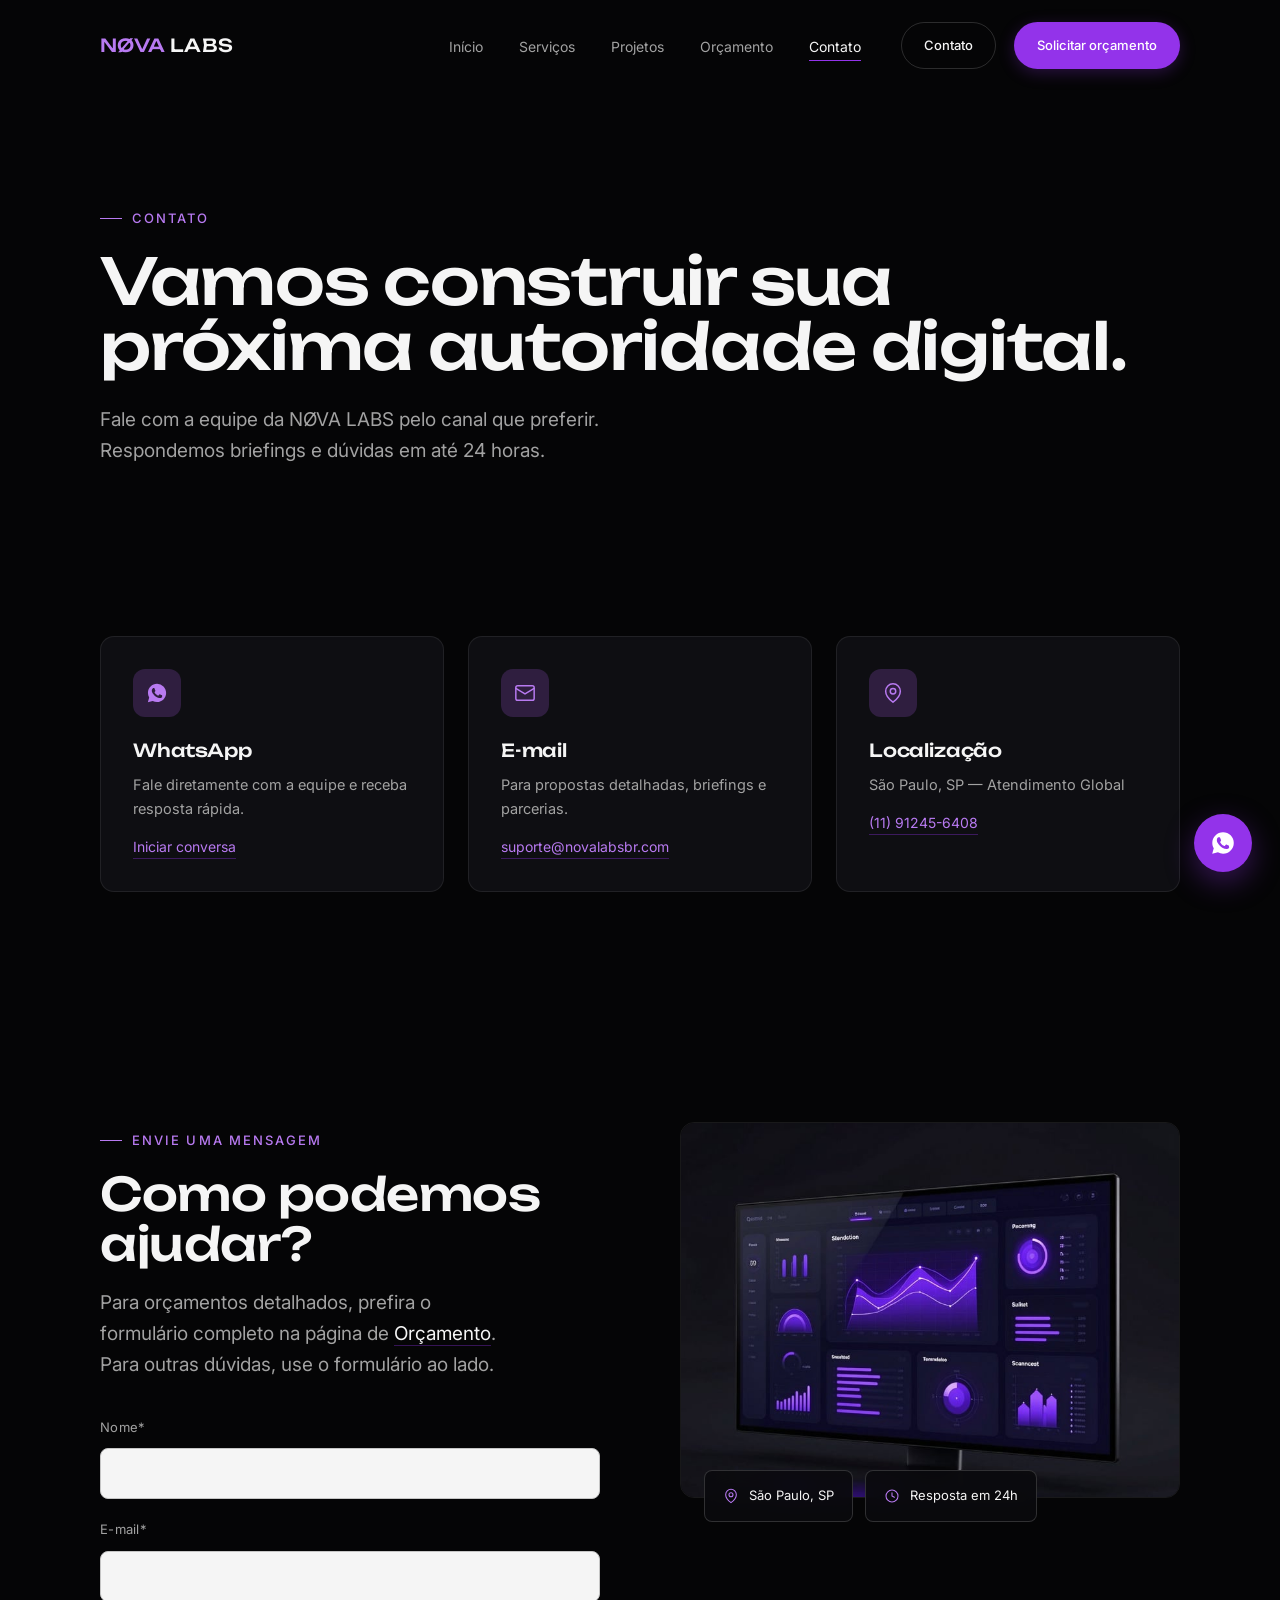
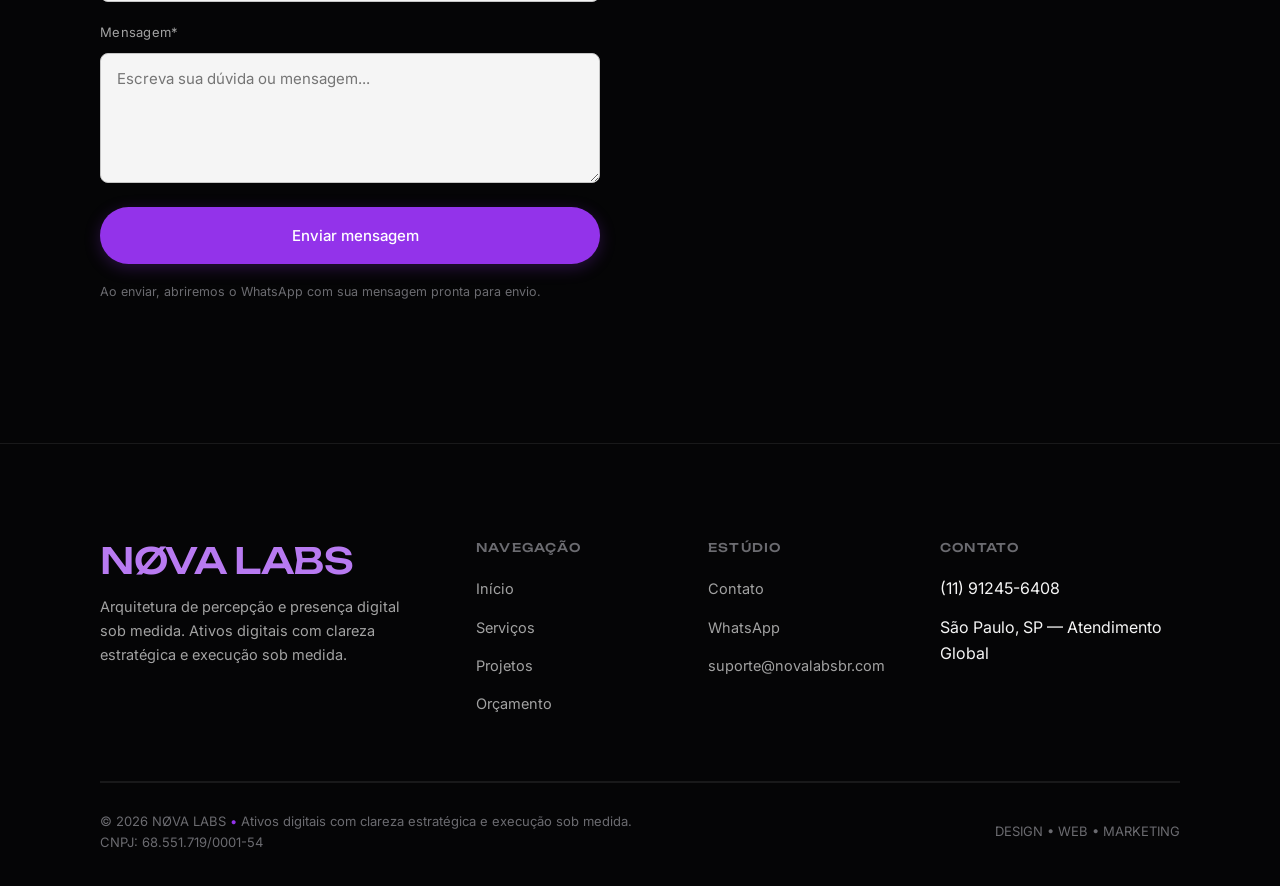
==== contato.html @ 479ea151 "Initial commit" ====
<!DOCTYPE html>
<html lang="pt-BR">
<head>
<meta charset="UTF-8">
<meta name="viewport" content="width=device-width, initial-scale=1.0">
<script>document.documentElement.classList.add('js');</script>
<link rel="preconnect" href="https://fonts.googleapis.com">
<link rel="preconnect" href="https://fonts.gstatic.com" crossorigin>
<link href="https://fonts.googleapis.com/css2?family=Unbounded:wght@400;500;600;700&family=Inter:wght@400;500;600&display=swap" rel="stylesheet">
<link rel="icon" type="image/svg+xml" href="assets/icons/favicon.svg">
<link rel="stylesheet" href="css/style.css">
<link rel="stylesheet" href="css/animations.css">
<link rel="stylesheet" href="css/responsive.css">
<title>Contato | NOVA LABS</title>
<meta name="description" content="Fale com a NØVA LABS pelo WhatsApp, e-mail ou formulário. Estúdio digital em São Paulo com atendimento global.">
<meta property="og:type" content="website">
<meta property="og:site_name" content="NØVA LABS">
<meta property="og:title" content="Contato | NOVA LABS">
<meta property="og:description" content="Fale com a NØVA LABS pelo WhatsApp, e-mail ou formulário. Estúdio digital em São Paulo com atendimento global.">
<meta property="og:url" content="https://www.novalabsbr.com/contato">
<meta property="og:image" content="assets/images/projects/isometric-system.png">
<meta name="twitter:card" content="summary_large_image">
<meta name="twitter:title" content="Contato | NOVA LABS">
<meta name="twitter:description" content="Fale com a NØVA LABS pelo WhatsApp, e-mail ou formulário. Estúdio digital em São Paulo com atendimento global.">
<link rel="canonical" href="https://www.novalabsbr.com/contato">
</head>
<body>
  <a href="#main" class="skip-link">Pular para o conteúdo</a>
  <header class="site-header" data-header>
    <div class="container">
      <a href="index.html" class="logo">NØVA<span>&nbsp;LABS</span></a>
      <nav class="nav">
        <ul class="nav-links">
          <li><a href="index.html" data-nav-link>Início</a></li>
          <li><a href="servicos.html" data-nav-link>Serviços</a></li>
          <li><a href="projetos.html" data-nav-link>Projetos</a></li>
          <li><a href="orcamento.html" data-nav-link>Orçamento</a></li>
          <li><a href="contato.html" data-nav-link class="is-active">Contato</a></li>
        </ul>
        <div class="nav-cta">
          <a href="contato.html" class="btn btn--secondary btn--sm">Contato</a>
          <a href="orcamento.html" class="btn btn--primary btn--sm">Solicitar orçamento</a>
        </div>
        <button class="menu-toggle" data-menu-toggle aria-label="Abrir menu" aria-expanded="false" aria-controls="mobile-nav">
          <svg viewBox="0 0 24 24" fill="none" stroke="currentColor" stroke-width="1.8" stroke-linecap="round"><line x1="3" y1="7" x2="21" y2="7"/><line x1="3" y1="12" x2="21" y2="12"/><line x1="3" y1="17" x2="21" y2="17"/></svg>
        </button>
      </nav>
    </div>
  </header>

  <div class="mobile-nav" id="mobile-nav" data-mobile-nav>
    <div class="mobile-nav-top">
      <a href="index.html" class="logo">NØVA<span>&nbsp;LABS</span></a>
      <button class="menu-toggle" data-menu-close aria-label="Fechar menu">
        <svg viewBox="0 0 24 24" fill="none" stroke="currentColor" stroke-width="1.8" stroke-linecap="round"><line x1="5" y1="5" x2="19" y2="19"/><line x1="19" y1="5" x2="5" y2="19"/></svg>
      </button>
    </div>
    <div class="mobile-nav-links">
      <a href="index.html" data-nav-link>Início</a>
      <a href="servicos.html" data-nav-link>Serviços</a>
      <a href="projetos.html" data-nav-link>Projetos</a>
      <a href="orcamento.html" data-nav-link>Orçamento</a>
      <a href="contato.html" data-nav-link class="is-active">Contato</a>
    </div>
    <div class="mobile-nav-foot">
      <a href="orcamento.html" class="btn btn--primary">Solicitar orçamento</a>
      <a href="#" data-wa class="btn btn--secondary">Falar no WhatsApp</a>
    </div>
  </div>

  <main id="main">

  <section class="page-hero page-hero--compact">
    <div class="container">
      <span class="eyebrow">Contato</span>
      <h1 style="margin-top:20px; font-size:64px;">Vamos construir sua<br>próxima autoridade digital.</h1>
      <p class="body-lg" style="max-width:560px; margin-top:24px;">Fale com a equipe da NØVA LABS pelo canal que preferir. Respondemos briefings e dúvidas em até 24 horas.</p>
    </div>
  </section>

  <!-- INFO CARDS -->
  <section class="section--tight">
    <div class="container">
      <div class="info-grid">
        <div class="info-card">
          <div class="spec-icon"><svg viewBox="0 0 24 24" fill="currentColor"><path d="M12.04 2C6.58 2 2.13 6.45 2.13 11.91c0 1.75.46 3.45 1.33 4.95L2.05 22l5.25-1.38a9.9 9.9 0 0 0 4.74 1.21h.01c5.46 0 9.9-4.45 9.9-9.9 0-2.65-1.03-5.14-2.9-7.01A9.86 9.86 0 0 0 12.04 2Zm5.8 14.1c-.24.68-1.4 1.32-1.93 1.4-.5.08-1.13.11-1.82-.12-.42-.13-.96-.31-1.65-.6-2.9-1.25-4.79-4.17-4.94-4.36-.14-.2-1.18-1.57-1.18-3 0-1.42.75-2.12 1.02-2.41.26-.29.57-.36.76-.36.19 0 .38 0 .55.01.18.01.41-.07.64.49.24.58.81 2 .88 2.14.07.15.12.32.02.51-.09.2-.14.32-.28.49-.14.17-.29.37-.42.5-.14.14-.28.29-.12.57.16.28.72 1.19 1.55 1.93 1.06.95 1.96 1.24 2.24 1.38.28.14.44.12.6-.07.16-.19.68-.79.87-1.06.18-.27.36-.22.6-.13.25.09 1.56.74 1.83.87.27.13.45.2.51.31.07.12.07.66-.17 1.33Z"/></svg></div>
          <h5>WhatsApp</h5>
          <p>Fale diretamente com a equipe e receba resposta rápida.</p>
          <a href="#" class="info-link" data-wa>Iniciar conversa <line x1="5" y1="12" x2="19" y2="12"/><polyline points="12 5 19 12 12 19"/></svg></a>
        </div>
        <div class="info-card">
          <div class="spec-icon"><svg viewBox="0 0 24 24" fill="none" stroke="currentColor" stroke-width="1.6" stroke-linecap="round" stroke-linejoin="round"><rect x="2" y="4" width="20" height="16" rx="2"/><path d="m2 7 10 6 10-6"/></svg></div>
          <h5>E-mail</h5>
          <p>Para propostas detalhadas, briefings e parcerias.</p>
          <a href="mailto:suporte@novalabsbr.com" class="info-link" data-email>suporte@novalabsbr.com</a>
        </div>
        <div class="info-card">
          <div class="spec-icon"><svg viewBox="0 0 24 24" fill="none" stroke="currentColor" stroke-width="1.6" stroke-linecap="round" stroke-linejoin="round"><path d="M20 10c0 6-8 12-8 12s-8-6-8-12a8 8 0 0 1 16 0Z"/><circle cx="12" cy="10" r="3"/></svg></div>
          <h5>Localização</h5>
          <p data-location>São Paulo, SP — Atendimento Global</p>
          <a href="#" class="info-link" data-phone>(11) 91245-6408</a>
        </div>
      </div>
    </div>
  </section>

  <!-- FORM + MAP -->
  <section class="section">
    <div class="container">
      <div class="split" style="align-items:flex-start;">
        <div data-reveal>
          <span class="eyebrow">Envie uma mensagem</span>
          <h2 style="margin-top:18px;">Como podemos ajudar?</h2>
          <p class="body-lg" style="margin-top:18px; max-width:420px;">Para orçamentos detalhados, prefira o formulário completo na página de <a href="orcamento.html" class="btn--ghost" style="display:inline;">Orçamento</a>. Para outras dúvidas, use o formulário ao lado.</p>

          <form data-form="contact" novalidate style="margin-top:36px;">
            <div class="form-grid">
              <div class="form-field full">
                <label for="c-name">Nome*</label>
                <input type="text" id="c-name" name="name" required autocomplete="name">
              </div>
              <div class="form-field full">
                <label for="c-email">E-mail*</label>
                <input type="email" id="c-email" name="email" required autocomplete="email">
              </div>
              <div class="form-field full">
                <label for="c-message">Mensagem*</label>
                <textarea id="c-message" name="message" required placeholder="Escreva sua dúvida ou mensagem..."></textarea>
              </div>
            </div>
            <button type="submit" class="btn btn--primary btn--block" style="margin-top:24px;">
              <span class="spinner"></span>
              Enviar mensagem
            </button>
            <p class="form-note">Ao enviar, abriremos o WhatsApp com sua mensagem pronta para envio.</p>
            <div class="form-status" data-form-status role="status" aria-live="polite"></div>
          </form>
        </div>

        <div class="split-media" data-reveal data-reveal-delay="2">
          <img src="assets/images/projects/dashboard-analytics.png" alt="Painel de dados com gráficos em roxo representando o estúdio NØVA LABS" loading="lazy">
          <div class="split-tags">
            <span class="split-tag"><svg viewBox="0 0 24 24" fill="none" stroke="currentColor" stroke-width="1.6" stroke-linecap="round" stroke-linejoin="round"><path d="M20 10c0 6-8 12-8 12s-8-6-8-12a8 8 0 0 1 16 0Z"/><circle cx="12" cy="10" r="3"/></svg> São Paulo, SP</span>
            <span class="split-tag"><svg viewBox="0 0 24 24" fill="none" stroke="currentColor" stroke-width="1.6" stroke-linecap="round" stroke-linejoin="round"><circle cx="12" cy="12" r="9"/><polyline points="12 7 12 12 15.5 14"/></svg> Resposta em 24h</span>
          </div>
        </div>
      </div>
    </div>
  </section>

  </main>
  <footer class="site-footer">
    <div class="container">
      <div class="footer-top">
        <div class="footer-brand">
          <h3>NØVA LABS</h3>
          <p>Arquitetura de percepção e presença digital sob medida. Ativos digitais com clareza estratégica e execução sob medida.</p>
        </div>
        <div class="footer-col">
          <h6>Navegação</h6>
          <ul>
            <li><a href="index.html">Início</a></li>
            <li><a href="servicos.html">Serviços</a></li>
            <li><a href="projetos.html">Projetos</a></li>
            <li><a href="orcamento.html">Orçamento</a></li>
          </ul>
        </div>
        <div class="footer-col">
          <h6>Estúdio</h6>
          <ul>
            <li><a href="contato.html">Contato</a></li>
            <li><a href="#" data-wa>WhatsApp</a></li>
            <li><a href="mailto:suporte@novalabsbr.com" data-email>suporte@novalabsbr.com</a></li>
          </ul>
        </div>
        <div class="footer-col">
          <h6>Contato</h6>
          <ul>
            <li data-phone>(11) 91245-6408</li>
            <li data-location>São Paulo, SP — Atendimento Global</li>
          </ul>
        </div>
      </div>
      <div class="divider"></div>
      <div class="footer-bottom">
        <p>&copy; 2026 NØVA LABS<span class="dot">•</span>Ativos digitais com clareza estratégica e execução sob medida.<br>CNPJ: 68.551.719/0001-54</p>
        <p>DESIGN • WEB • MARKETING</p>
      </div>
    </div>
  </footer>

  <a href="#" class="wa-float" data-wa-float aria-label="Falar no WhatsApp">
    <svg viewBox="0 0 24 24" fill="currentColor"><path d="M12.04 2C6.58 2 2.13 6.45 2.13 11.91c0 1.75.46 3.45 1.33 4.95L2.05 22l5.25-1.38a9.9 9.9 0 0 0 4.74 1.21h.01c5.46 0 9.9-4.45 9.9-9.9 0-2.65-1.03-5.14-2.9-7.01A9.86 9.86 0 0 0 12.04 2Zm5.8 14.1c-.24.68-1.4 1.32-1.93 1.4-.5.08-1.13.11-1.82-.12-.42-.13-.96-.31-1.65-.6-2.9-1.25-4.79-4.17-4.94-4.36-.14-.2-1.18-1.57-1.18-3 0-1.42.75-2.12 1.02-2.41.26-.29.57-.36.76-.36.19 0 .38 0 .55.01.18.01.41-.07.64.49.24.58.81 2 .88 2.14.07.15.12.32.02.51-.09.2-.14.32-.28.49-.14.17-.29.37-.42.5-.14.14-.28.29-.12.57.16.28.72 1.19 1.55 1.93 1.06.95 1.96 1.24 2.24 1.38.28.14.44.12.6-.07.16-.19.68-.79.87-1.06.18-.27.36-.22.6-.13.25.09 1.56.74 1.83.87.27.13.45.2.51.31.07.12.07.66-.17 1.33Z"/></svg>
  </a>

  <script src="js/main.js"></script>
  <script src="js/menu.js"></script>
  <script src="js/animations.js"></script>
  <script src="js/forms.js"></script>
</body>
</html>
---- css/style.css ----
/* ==========================================================================
   NØVA LABS — Core Stylesheet
   Dark / Premium / Futurista / Minimalista
   ========================================================================== */

:root{
  /* --- Color tokens (extracted from NOVA LABS brand identity) --- */
  --bg:              #050506;
  --bg-elevated:     #0b0b0e;
  --bg-card:         #0e0e12;
  --bg-card-hover:   #131318;
  --border:          rgba(245,245,245,0.08);
  --border-strong:   rgba(245,245,245,0.16);

  --text:            #f5f5f5;
  --text-muted:      #a2a2a2;
  --text-faint:      #6b6b70;

  --purple:          #9333ea;   /* primary accent */
  --purple-strong:   #7c3aed;   /* form / interactive accent */
  --purple-deep:     #3c1e6f;   /* deep accent for buttons on light fields */
  --purple-glow:     #b87af1;   /* icon / glow accent */
  --purple-dim:      #2f1e3f;   /* icon backgrounds */
  --purple-line:     rgba(147,51,234,0.35);

  --radius-sm:       8px;
  --radius-md:       14px;
  --radius-lg:       24px;
  --radius-pill:     999px;

  --font-display:    'Unbounded', sans-serif;
  --font-body:        'Inter', sans-serif;

  --container:       1200px;
  --gutter:          80px;

  --ease:            cubic-bezier(.16,.8,.24,1);
}

/* --- Reset --- */
*, *::before, *::after{ box-sizing: border-box; }
html{ scroll-behavior: smooth; }
body{
  margin: 0;
  background: var(--bg);
  color: var(--text);
  font-family: var(--font-body);
  font-size: 16px;
  line-height: 1.65;
  -webkit-font-smoothing: antialiased;
  overflow-x: hidden;
}
img{ max-width: 100%; display: block; }
a{ color: inherit; text-decoration: none; }
ul{ list-style: none; margin: 0; padding: 0; }
button{ font-family: inherit; cursor: pointer; }
input, textarea, select{ font-family: inherit; }

::selection{ background: var(--purple); color: #fff; }

.skip-link{
  position: absolute;
  left: 16px; top: -60px;
  z-index: 1000;
  background: var(--purple);
  color: #fff;
  padding: 12px 20px;
  border-radius: var(--radius-sm);
  font-size: 14px;
  transition: top .2s var(--ease);
}
.skip-link:focus{ top: 16px; }

:focus-visible{
  outline: 2px solid var(--purple-glow);
  outline-offset: 3px;
  border-radius: 4px;
}

/* --- Typography --- */
h1, h2, h3, h4, h5, h6{
  font-family: var(--font-display);
  font-weight: 500;
  margin: 0;
  color: var(--text);
  letter-spacing: -0.01em;
}
h1{ font-size: 96px; line-height: 1.02; letter-spacing: -0.02em; }
h2{ font-size: 56px; line-height: 1.08; letter-spacing: -0.01em; }
h3{ font-size: 36px; line-height: 1.15; }
h4{ font-size: 22px; line-height: 1.3; }
h5{ font-size: 18px; line-height: 1.3; }
h6{ font-size: 15px; line-height: 1.3; }

p{ margin: 0; }
.body-lg{ font-size: 19px; line-height: 1.65; color: var(--text-muted); }
.body-sm{ font-size: 13px; line-height: 1.5; color: var(--text-muted); }

.eyebrow{
  display: inline-flex;
  align-items: center;
  gap: 10px;
  font-family: var(--font-body);
  font-size: 13px;
  font-weight: 500;
  letter-spacing: 0.16em;
  text-transform: uppercase;
  color: var(--purple-glow);
}
.eyebrow::before{
  content: '';
  width: 22px;
  height: 1px;
  background: var(--purple-glow);
}

.text-muted{ color: var(--text-muted); }
.text-purple{ color: var(--purple-glow); }

/* --- Layout helpers --- */
.container{
  width: 100%;
  max-width: var(--container);
  margin: 0 auto;
  padding: 0 var(--gutter);
}
.section{ padding: 140px 0; position: relative; }
.section--tight{ padding: 90px 0; }
.section-head{
  max-width: 640px;
  margin-bottom: 64px;
}
.section-head h2{ margin-top: 18px; }
.section-head--split{
  display: flex;
  justify-content: space-between;
  align-items: flex-end;
  gap: 40px;
  max-width: none;
}

.divider{
  height: 1px;
  width: 100%;
  background: var(--border);
  border: 0;
  margin: 0;
}

/* --- Buttons --- */
.btn{
  display: inline-flex;
  align-items: center;
  justify-content: center;
  gap: 10px;
  font-family: var(--font-body);
  font-size: 15px;
  font-weight: 500;
  padding: 18px 32px;
  border-radius: var(--radius-pill);
  border: 1px solid transparent;
  transition: background-color .2s var(--ease), color .2s var(--ease), border-color .2s var(--ease), box-shadow .2s var(--ease), transform .2s var(--ease);
  white-space: nowrap;
}
.btn svg{ width: 16px; height: 16px; flex-shrink: 0; }

.btn--primary{
  background: var(--purple);
  color: #fff;
  box-shadow: 0 4px 16px rgba(147,51,234,0.25);
}
.btn--primary:hover{
  background: #080808;
  color: var(--text);
  box-shadow: 0 6px 20px rgba(0,0,0,0.4);
  transform: translateY(-1px);
}

.btn--secondary{
  background: transparent;
  color: var(--text);
  border-color: var(--border-strong);
}
.btn--secondary:hover{
  background: var(--text);
  color: #080808;
}

.btn--ghost{
  padding: 0;
  border-radius: 0;
  border-bottom: 1px solid var(--purple-line);
  color: var(--text);
}
.btn--ghost:hover{ border-color: var(--purple-glow); color: var(--purple-glow); }

.btn--sm{ padding: 12px 22px; font-size: 13px; }
.btn--block{ width: 100%; }

/* --- Header --- */
.site-header{
  position: fixed;
  top: 0; left: 0; right: 0;
  z-index: 500;
  padding: 22px 0;
  background: rgba(5,5,6,0);
  border-bottom: 1px solid transparent;
  transition: background-color .3s var(--ease), border-color .3s var(--ease), padding .3s var(--ease);
}
.site-header.is-scrolled{
  background: rgba(5,5,6,0.82);
  backdrop-filter: blur(14px);
  -webkit-backdrop-filter: blur(14px);
  border-bottom-color: var(--border);
  padding: 16px 0;
}
.site-header .container{
  display: flex;
  align-items: center;
  justify-content: space-between;
  gap: 24px;
}
.logo{
  font-family: var(--font-display);
  font-size: 18px;
  font-weight: 500;
  color: var(--purple-glow);
  letter-spacing: 0.02em;
}
.logo span{ color: var(--text); }

.nav{
  display: flex;
  align-items: center;
  gap: 40px;
}
.nav-links{
  display: flex;
  align-items: center;
  gap: 36px;
}
.nav-links a{
  position: relative;
  font-size: 14px;
  color: var(--text-muted);
  padding: 6px 0;
  transition: color .2s var(--ease);
}
.nav-links a::after{
  content: '';
  position: absolute;
  left: 0; bottom: 0;
  width: 0;
  height: 1px;
  background: var(--purple-glow);
  transition: width .25s var(--ease);
}
.nav-links a:hover{ color: var(--text); }
.nav-links a:hover::after{ width: 100%; }
.nav-links a.is-active{ color: var(--text); }
.nav-links a.is-active::after{ width: 100%; background: var(--purple); }

.nav-cta{ display: flex; align-items: center; gap: 18px; }

.menu-toggle{
  display: none;
  width: 40px; height: 40px;
  align-items: center;
  justify-content: center;
  background: transparent;
  border: 1px solid var(--border-strong);
  border-radius: var(--radius-sm);
  color: var(--text);
}
.menu-toggle svg{ width: 18px; height: 18px; }

.mobile-nav{
  position: fixed;
  inset: 0;
  z-index: 600;
  background: var(--bg);
  display: flex;
  flex-direction: column;
  padding: 22px var(--gutter) 40px;
  transform: translateY(-100%);
  transition: transform .35s var(--ease);
  visibility: hidden;
}
.mobile-nav.is-open{
  transform: translateY(0);
  visibility: visible;
}
.mobile-nav-top{
  display: flex;
  align-items: center;
  justify-content: space-between;
}
.mobile-nav-links{
  margin-top: 60px;
  display: flex;
  flex-direction: column;
  gap: 6px;
}
.mobile-nav-links a{
  font-family: var(--font-display);
  font-size: 32px;
  padding: 18px 0;
  border-bottom: 1px solid var(--border);
  color: var(--text);
}
.mobile-nav-links a.is-active{ color: var(--purple-glow); }
.mobile-nav-foot{
  margin-top: auto;
  display: flex;
  flex-direction: column;
  gap: 18px;
}
.mobile-nav-foot .btn{ width: 100%; }

/* --- Page hero offset (fixed header) --- */
.page-hero{ padding: 220px 0 100px; position: relative; }
.page-hero--compact{ padding: 200px 0 80px; }

/* --- Hero (home) --- */
.hero{
  position: relative;
  min-height: 100vh;
  display: flex;
  align-items: center;
  padding: 160px 0 100px;
  overflow: hidden;
}
.hero-grid{
  display: grid;
  grid-template-columns: 1.1fr 0.9fr;
  gap: 60px;
  align-items: center;
  position: relative;
  z-index: 2;
}
.hero-copy h1{ margin-top: 24px; }
.hero-copy .body-lg{ margin-top: 28px; max-width: 480px; }
.hero-actions{
  display: flex;
  align-items: center;
  gap: 22px;
  margin-top: 44px;
}
.hero-meta{
  display: flex;
  gap: 40px;
  margin-top: 72px;
  padding-top: 32px;
  border-top: 1px solid var(--border);
}
.hero-meta div strong{
  display: block;
  font-family: var(--font-display);
  font-size: 26px;
  color: var(--purple-glow);
  font-weight: 500;
}
.hero-meta div span{
  display: block;
  margin-top: 6px;
  font-size: 12px;
  color: var(--text-faint);
  text-transform: uppercase;
  letter-spacing: 0.08em;
}

.hero-visual{
  position: relative;
  aspect-ratio: 1/1;
}
.hero-visual img{
  width: 100%;
  height: 100%;
  object-fit: contain;
  filter: drop-shadow(0 30px 60px rgba(147,51,234,0.18));
}

.hero-bg-glow{
  position: absolute;
  inset: -20% -10%;
  background:
    radial-gradient(600px circle at 78% 22%, rgba(147,51,234,0.18), transparent 60%),
    radial-gradient(500px circle at 15% 80%, rgba(124,58,237,0.10), transparent 60%);
  pointer-events: none;
  z-index: 1;
}
.hero-lines{
  position: absolute;
  inset: 0;
  z-index: 1;
  pointer-events: none;
  opacity: 0.55;
}

/* --- Cards: specialties / services --- */
.card-grid{
  display: grid;
  grid-template-columns: repeat(4, 1fr);
  gap: 1px;
  background: var(--border);
  border: 1px solid var(--border);
  border-radius: var(--radius-md);
  overflow: hidden;
}
.spec-card{
  background: var(--bg-card);
  padding: 40px 32px;
  transition: background-color .3s var(--ease);
  position: relative;
}
.spec-card:hover{ background: var(--bg-card-hover); }
.spec-icon{
  width: 48px; height: 48px;
  border-radius: 12px;
  background: var(--purple-dim);
  display: flex; align-items: center; justify-content: center;
  color: var(--purple-glow);
  margin-bottom: 28px;
}
.spec-icon svg{ width: 22px; height: 22px; }
.spec-card h4{ margin-bottom: 12px; }
.spec-card p{ color: var(--text-muted); font-size: 14.5px; line-height: 1.6; }

/* --- Process / methodology --- */
.process-list{
  display: grid;
  grid-template-columns: repeat(4, 1fr);
  gap: 40px;
}
.process-item{
  padding-top: 24px;
  border-top: 1px solid var(--border);
  position: relative;
}
.process-item .index{
  font-family: var(--font-body);
  font-size: 13px;
  color: var(--purple);
  letter-spacing: 0.05em;
  display: block;
  margin-bottom: 22px;
}
.process-item h4{ margin-bottom: 12px; }
.process-item p{ color: var(--text-muted); font-size: 14.5px; }

/* --- Stats --- */
.stats-band{
  display: grid;
  grid-template-columns: repeat(4, 1fr);
  border-top: 1px solid var(--border);
  border-bottom: 1px solid var(--border);
}
.stat{
  padding: 48px 32px;
  border-left: 1px solid var(--border);
}
.stat:first-child{ border-left: none; }
.stat strong{
  display: block;
  font-family: var(--font-display);
  font-size: 44px;
  font-weight: 500;
  color: var(--text);
  background: linear-gradient(180deg, #fff, var(--purple-glow));
  -webkit-background-clip: text;
  background-clip: text;
  -webkit-text-fill-color: transparent;
}
.stat span{
  display: block;
  margin-top: 10px;
  font-size: 13.5px;
  color: var(--text-muted);
}

/* --- Project cards --- */
.projects-grid{
  display: grid;
  grid-template-columns: repeat(3, 1fr);
  gap: 28px;
}
.project-card{
  background: var(--bg-card);
  border: 1px solid var(--border);
  border-radius: var(--radius-md);
  overflow: hidden;
  transition: border-color .3s var(--ease), transform .3s var(--ease), box-shadow .3s var(--ease);
}
.project-card:hover{
  border-color: var(--purple-line);
  transform: translateY(-4px);
  box-shadow: 0 24px 50px rgba(0,0,0,0.35);
}
.project-thumb{
  position: relative;
  overflow: hidden;
  aspect-ratio: 4/3;
  background: #000;
}
.project-thumb img{
  width: 100%; height: 100%;
  object-fit: cover;
  transition: transform .5s var(--ease);
}
.project-card:hover .project-thumb img{ transform: scale(1.06); }
.project-body{ padding: 28px 28px 32px; }
.project-tag{
  font-size: 12px;
  letter-spacing: 0.08em;
  text-transform: uppercase;
  color: var(--purple-glow);
}
.project-body h4{ margin-top: 12px; }
.project-body p{
  margin-top: 12px;
  font-size: 14.5px;
  color: var(--text-muted);
}
.project-link{
  margin-top: 20px;
  display: inline-flex;
  align-items: center;
  gap: 8px;
  font-size: 13.5px;
  color: var(--text);
  border-bottom: 1px solid var(--border-strong);
  padding-bottom: 3px;
  transition: border-color .2s var(--ease), color .2s var(--ease);
}
.project-link svg{ width: 14px; height: 14px; }
.project-card:hover .project-link{ border-color: var(--purple-glow); color: var(--purple-glow); }

/* --- Gallery strip (design system) --- */
.gallery-strip{
  display: grid;
  grid-template-columns: repeat(6, 1fr);
  gap: 16px;
}
.gallery-item{
  aspect-ratio: 1/1;
  border-radius: var(--radius-sm);
  overflow: hidden;
  background: var(--bg-card);
  border: 1px solid var(--border);
}
.gallery-item img{ width: 100%; height: 100%; object-fit: cover; transition: transform .5s var(--ease); }
.gallery-item:hover img{ transform: scale(1.08); }

/* --- CTA band --- */
.cta-band{
  position: relative;
  border-radius: var(--radius-lg);
  padding: 96px 80px;
  overflow: hidden;
  background: var(--bg-elevated);
  border: 1px solid var(--border);
  text-align: center;
}
.cta-band::before{
  content: '';
  position: absolute;
  inset: 0;
  background: radial-gradient(600px circle at 50% 0%, rgba(147,51,234,0.22), transparent 65%);
  pointer-events: none;
}
.cta-band h2{ max-width: 720px; margin: 0 auto; }
.cta-band p{ max-width: 520px; margin: 22px auto 0; }
.cta-band .hero-actions{ justify-content: center; margin-top: 40px; }

/* --- Forms --- */
.form-grid{
  display: grid;
  grid-template-columns: 1fr 1fr;
  gap: 20px;
}
.form-field{ display: flex; flex-direction: column; gap: 10px; }
.form-field.full{ grid-column: 1 / -1; }
.form-field label{
  font-size: 13px;
  color: var(--text-muted);
  letter-spacing: 0.02em;
}
.form-field input,
.form-field select,
.form-field textarea{
  background: #f5f5f5;
  color: #080808;
  border: 1px solid #c5c5c5;
  border-radius: var(--radius-sm);
  padding: 15px 16px;
  font-size: 15px;
  transition: border-color .2s var(--ease), background-color .2s var(--ease);
  width: 100%;
}
.form-field input:hover,
.form-field select:hover,
.form-field textarea:hover{ background: #e1e1e1; }
.form-field input:focus,
.form-field select:focus,
.form-field textarea:focus{
  outline: none;
  border-color: var(--purple);
  background: #fff;
}
.form-field textarea{ resize: vertical; min-height: 130px; }
.form-note{ margin-top: 18px; font-size: 12.5px; color: var(--text-faint); }
.form-status{
  margin-top: 18px;
  font-size: 14px;
  padding: 14px 16px;
  border-radius: var(--radius-sm);
  display: none;
}
.form-status.is-visible{ display: block; }
.form-status.is-success{ background: rgba(147,51,234,0.12); color: var(--purple-glow); border: 1px solid var(--purple-line); }
.form-status.is-error{ background: rgba(252,81,133,0.1); color: #fc5185; border: 1px solid rgba(252,81,133,0.3); }

/* --- Contact / info cards --- */
.info-grid{
  display: grid;
  grid-template-columns: repeat(3, 1fr);
  gap: 24px;
}
.info-card{
  background: var(--bg-card);
  border: 1px solid var(--border);
  border-radius: var(--radius-md);
  padding: 32px;
  transition: border-color .3s var(--ease), transform .3s var(--ease);
}
.info-card:hover{ border-color: var(--purple-line); transform: translateY(-3px); }
.info-card .spec-icon{ margin-bottom: 22px; }
.info-card h5{ margin-bottom: 10px; }
.info-card p{ color: var(--text-muted); font-size: 14.5px; }
.info-card a.info-link{
  display: inline-block;
  margin-top: 14px;
  font-size: 14px;
  color: var(--purple-glow);
  border-bottom: 1px solid var(--purple-line);
}

/* --- Two column layout --- */
.split{
  display: grid;
  grid-template-columns: 1fr 1fr;
  gap: 80px;
  align-items: center;
}
.split-media{ position: relative; }
.split-media img{
  border-radius: var(--radius-md);
  border: 1px solid var(--border);
}
.split-tags{
  display: flex;
  gap: 12px;
  position: absolute;
  bottom: -24px;
  left: 24px;
  right: 24px;
}
.split-tag{
  background: rgba(11,11,14,0.9);
  border: 1px solid var(--border-strong);
  backdrop-filter: blur(10px);
  padding: 14px 18px;
  border-radius: var(--radius-sm);
  display: flex;
  align-items: center;
  gap: 10px;
  font-size: 13px;
}
.split-tag svg{ width: 16px; height: 16px; color: var(--purple-glow); }

/* --- Footer --- */
.site-footer{
  padding: 96px 0 32px;
  border-top: 1px solid var(--border);
}
.footer-top{
  display: grid;
  grid-template-columns: 1.4fr 0.8fr 0.8fr 1fr;
  gap: 40px;
  padding-bottom: 64px;
}
.footer-brand h3{ color: var(--purple-glow); margin-bottom: 14px; }
.footer-brand p{ color: var(--text-muted); font-size: 14.5px; max-width: 320px; }
.footer-col h6{
  color: var(--text-faint);
  text-transform: uppercase;
  letter-spacing: 0.1em;
  font-size: 12px;
  margin-bottom: 20px;
}
.footer-col ul{ display: flex; flex-direction: column; gap: 12px; }
.footer-col a{ font-size: 14.5px; color: var(--text-muted); transition: color .2s var(--ease); }
.footer-col a:hover{ color: var(--purple-glow); }
.footer-bottom{
  display: flex;
  align-items: center;
  justify-content: space-between;
  padding-top: 28px;
  border-top: 1px solid var(--border);
  font-size: 13px;
  color: var(--text-faint);
  gap: 20px;
}
.footer-bottom span.dot{ color: var(--purple); margin: 0 4px; }

/* --- WhatsApp float button --- */
.wa-float{
  position: fixed;
  right: 28px;
  bottom: 28px;
  z-index: 400;
  width: 58px; height: 58px;
  border-radius: 50%;
  background: var(--purple);
  display: flex;
  align-items: center;
  justify-content: center;
  box-shadow: 0 10px 30px rgba(147,51,234,0.35);
  transition: transform .2s var(--ease), background-color .2s var(--ease);
}
.wa-float:hover{ transform: translateY(-3px) scale(1.04); background: #080808; }
.wa-float svg{ width: 26px; height: 26px; color: #fff; }

/* --- Utility --- */
.mt-0{ margin-top: 0 !important; }
.text-center{ text-align: center; }
.mx-auto{ margin-left: auto; margin-right: auto; }
---- css/animations.css ----
/* ==========================================================================
   NØVA LABS — Animations
   ========================================================================== */

/* --- Reveal on scroll ---
   Progressive enhancement: content is visible by default so it never
   depends on JavaScript running. Only once the "js" class (set by an
   inline script in <head>, before first paint) is present do reveal
   elements start hidden and animate in via IntersectionObserver. This
   avoids permanently-invisible content if a script fails to load, is
   blocked, or a browser doesn't support IntersectionObserver. */
[data-reveal]{
  transition: opacity .7s var(--ease), transform .7s var(--ease);
}
.js [data-reveal]{
  opacity: 0;
  transform: translateY(24px);
}
.js [data-reveal].is-visible{
  opacity: 1;
  transform: translateY(0);
}
[data-reveal-delay="1"]{ transition-delay: .08s; }
[data-reveal-delay="2"]{ transition-delay: .16s; }
[data-reveal-delay="3"]{ transition-delay: .24s; }
[data-reveal-delay="4"]{ transition-delay: .32s; }

/* --- Fade only --- */
[data-reveal="fade"]{ transform: none; }

/* --- Hero entrance sequence --- */
@keyframes riseIn{
  from{ opacity: 0; transform: translateY(28px); }
  to{ opacity: 1; transform: translateY(0); }
}
.hero-copy .eyebrow{ animation: riseIn .7s var(--ease) both; }
.hero-copy h1{ animation: riseIn .8s var(--ease) .08s both; }
.hero-copy .body-lg{ animation: riseIn .8s var(--ease) .16s both; }
.hero-actions{ animation: riseIn .8s var(--ease) .24s both; }
.hero-meta{ animation: riseIn .8s var(--ease) .32s both; }
.hero-visual{ animation: heroScale 1s var(--ease) .1s both; }

@keyframes heroScale{
  from{ opacity: 0; transform: scale(.92); }
  to{ opacity: 1; transform: scale(1); }
}

/* --- Perception grid: signature ambient motion in hero --- */
@keyframes driftGlow{
  0%, 100%{ transform: translate(0,0) scale(1); }
  50%{ transform: translate(-2%, 2%) scale(1.05); }
}
.hero-bg-glow{ animation: driftGlow 14s ease-in-out infinite; }

@keyframes pulseNode{
  0%, 100%{ opacity: .35; }
  50%{ opacity: 1; }
}
.node-pulse{ animation: pulseNode 3.4s ease-in-out infinite; }
.node-pulse.delay-1{ animation-delay: .6s; }
.node-pulse.delay-2{ animation-delay: 1.2s; }
.node-pulse.delay-3{ animation-delay: 1.8s; }

@keyframes dashFlow{
  to{ stroke-dashoffset: -240; }
}
.line-flow{
  stroke-dasharray: 6 10;
  animation: dashFlow 10s linear infinite;
}

/* --- Marquee (optional ambient strip) --- */
@keyframes marquee{
  from{ transform: translateX(0); }
  to{ transform: translateX(-50%); }
}

/* --- Loading state for form submit --- */
@keyframes spin{
  to{ transform: rotate(360deg); }
}
.btn.is-loading .spinner{
  width: 15px; height: 15px;
  border-radius: 50%;
  border: 2px solid rgba(255,255,255,0.35);
  border-top-color: #fff;
  animation: spin .6s linear infinite;
}

/* --- Respect reduced motion --- */
@media (prefers-reduced-motion: reduce){
  *, *::before, *::after{
    animation-duration: 0.001ms !important;
    animation-iteration-count: 1 !important;
    transition-duration: 0.001ms !important;
    scroll-behavior: auto !important;
  }
  [data-reveal]{
    opacity: 1;
    transform: none;
  }
}
---- css/responsive.css ----
/* ==========================================================================
   NØVA LABS — Responsive
   ========================================================================== */

/* ----- 1440px and below: tighten container a touch ----- */
@media (max-width: 1440px){
  :root{ --gutter: 60px; }
  .hero h1, h1{ font-size: 84px; }
}

/* ----- 1280px: reduce grids from 4 -> 2 where needed ----- */
@media (max-width: 1280px){
  h1{ font-size: 72px; }
  h2{ font-size: 46px; }
  .hero-grid{ gap: 40px; }
  .stats-band{ grid-template-columns: repeat(2, 1fr); }
  .stat:nth-child(3){ border-left: none; }
  .stat{ border-bottom: 1px solid var(--border); }
  .gallery-strip{ grid-template-columns: repeat(4, 1fr); }
}

/* ----- 1024px: tablet — stack heroes, 2-col cards ----- */
@media (max-width: 1024px){
  :root{ --gutter: 40px; }
  .section{ padding: 100px 0; }
  h1{ font-size: 60px; }
  h2{ font-size: 38px; }
  h3{ font-size: 30px; }

  .nav-links{ display: none; }

  .hero{ min-height: auto; padding: 150px 0 80px; }
  .hero-grid{ grid-template-columns: 1fr; }
  .hero-visual{ order: -1; max-width: 420px; margin: 0 auto; }
  .hero-copy .body-lg{ max-width: 100%; }
  .hero-meta{ flex-wrap: wrap; gap: 28px 40px; }

  .card-grid{ grid-template-columns: repeat(2, 1fr); }
  .process-list{ grid-template-columns: repeat(2, 1fr); gap: 48px 32px; }
  .projects-grid{ grid-template-columns: repeat(2, 1fr); }
  .gallery-strip{ grid-template-columns: repeat(3, 1fr); }
  .info-grid{ grid-template-columns: repeat(2, 1fr); }

  .split{ grid-template-columns: 1fr; gap: 48px; }
  .split-media{ order: -1; }

  .footer-top{ grid-template-columns: 1fr 1fr; gap: 40px 24px; }
  .footer-brand{ grid-column: 1 / -1; }

  .cta-band{ padding: 64px 40px; }
}

/* ----- 768px: mobile — hamburger, single column ----- */
@media (max-width: 768px){
  h1{ font-size: 46px; }
  h2{ font-size: 32px; }
  h3{ font-size: 26px; }
  .section{ padding: 80px 0; }
  .section-head{ margin-bottom: 44px; }
  .section-head--split{ flex-direction: column; align-items: flex-start; gap: 20px; }

  .nav-cta .btn--secondary{ display: none; }
  .menu-toggle{ display: inline-flex; }

  .page-hero{ padding: 160px 0 60px; }
  .page-hero--compact{ padding: 150px 0 50px; }

  .hero-actions{ flex-direction: column; align-items: stretch; }
  .hero-actions .btn{ width: 100%; }
  .hero-meta{ gap: 24px 32px; }
  .hero-meta div strong{ font-size: 22px; }

  .card-grid{ grid-template-columns: 1fr; }
  .process-list{ grid-template-columns: 1fr; gap: 36px; }
  .stats-band{ grid-template-columns: repeat(2, 1fr); }
  .projects-grid{ grid-template-columns: 1fr; }
  .gallery-strip{ grid-template-columns: repeat(2, 1fr); }
  .info-grid{ grid-template-columns: 1fr; }

  .form-grid{ grid-template-columns: 1fr; }

  .footer-top{ grid-template-columns: 1fr; gap: 36px; padding-bottom: 40px; }
  .footer-bottom{ flex-direction: column; align-items: flex-start; gap: 12px; }

  .cta-band{ padding: 48px 24px; border-radius: var(--radius-md); }
  .cta-band .hero-actions{ flex-direction: column; }

  .wa-float{ right: 18px; bottom: 18px; width: 52px; height: 52px; }
}

/* ----- 480px: small phones ----- */
@media (max-width: 480px){
  :root{ --gutter: 22px; }
  h1{ font-size: 38px; }
  h2{ font-size: 28px; }
  .btn{ padding: 16px 24px; font-size: 14px; }
  .hero-meta{ gap: 20px 28px; }
  .stats-band{ grid-template-columns: 1fr; }
  .stat{ border-left: none; border-top: 1px solid var(--border); }
  .stat:first-child{ border-top: none; }
  .gallery-strip{ grid-template-columns: repeat(2, 1fr); gap: 10px; }
  .logo{ font-size: 16px; }
}

/* ----- 375px: smallest supported ----- */
@media (max-width: 375px){
  h1{ font-size: 34px; }
  .section{ padding: 64px 0; }
  .cta-band h2{ font-size: 26px; }
}
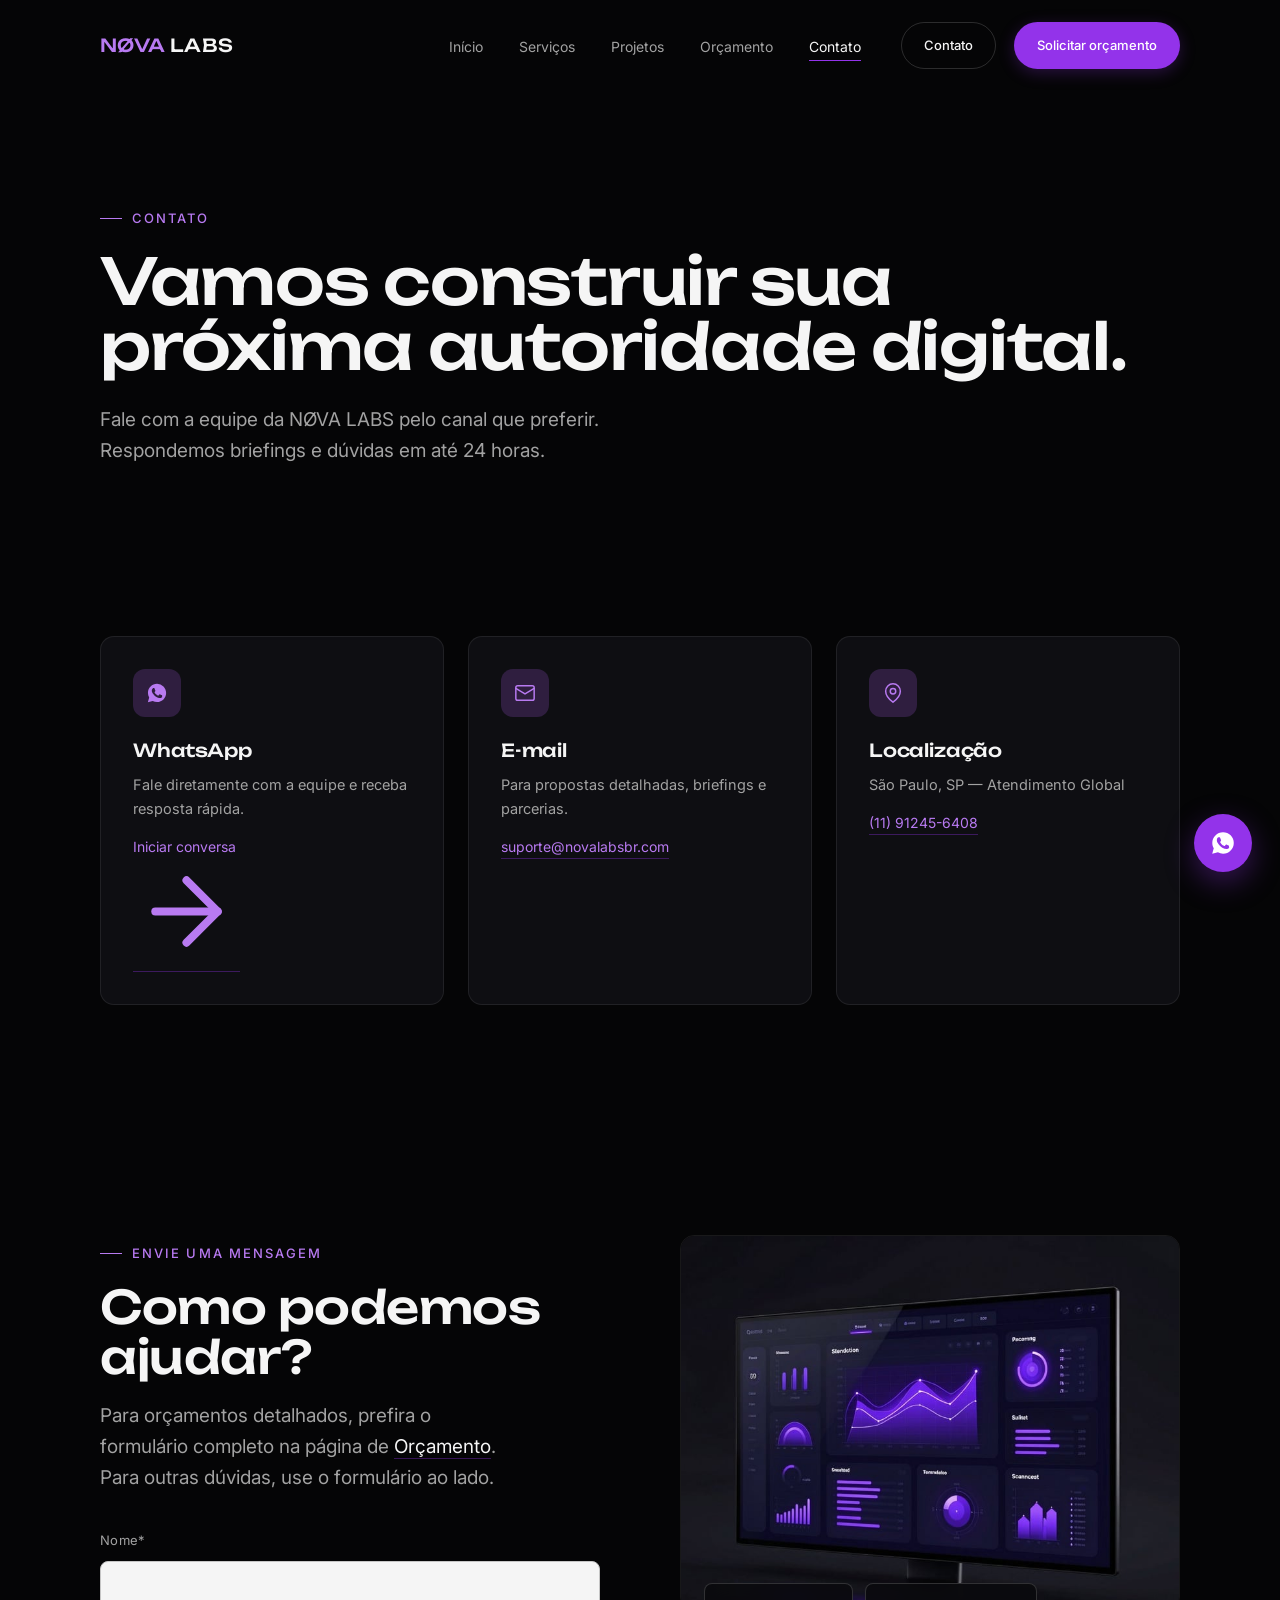
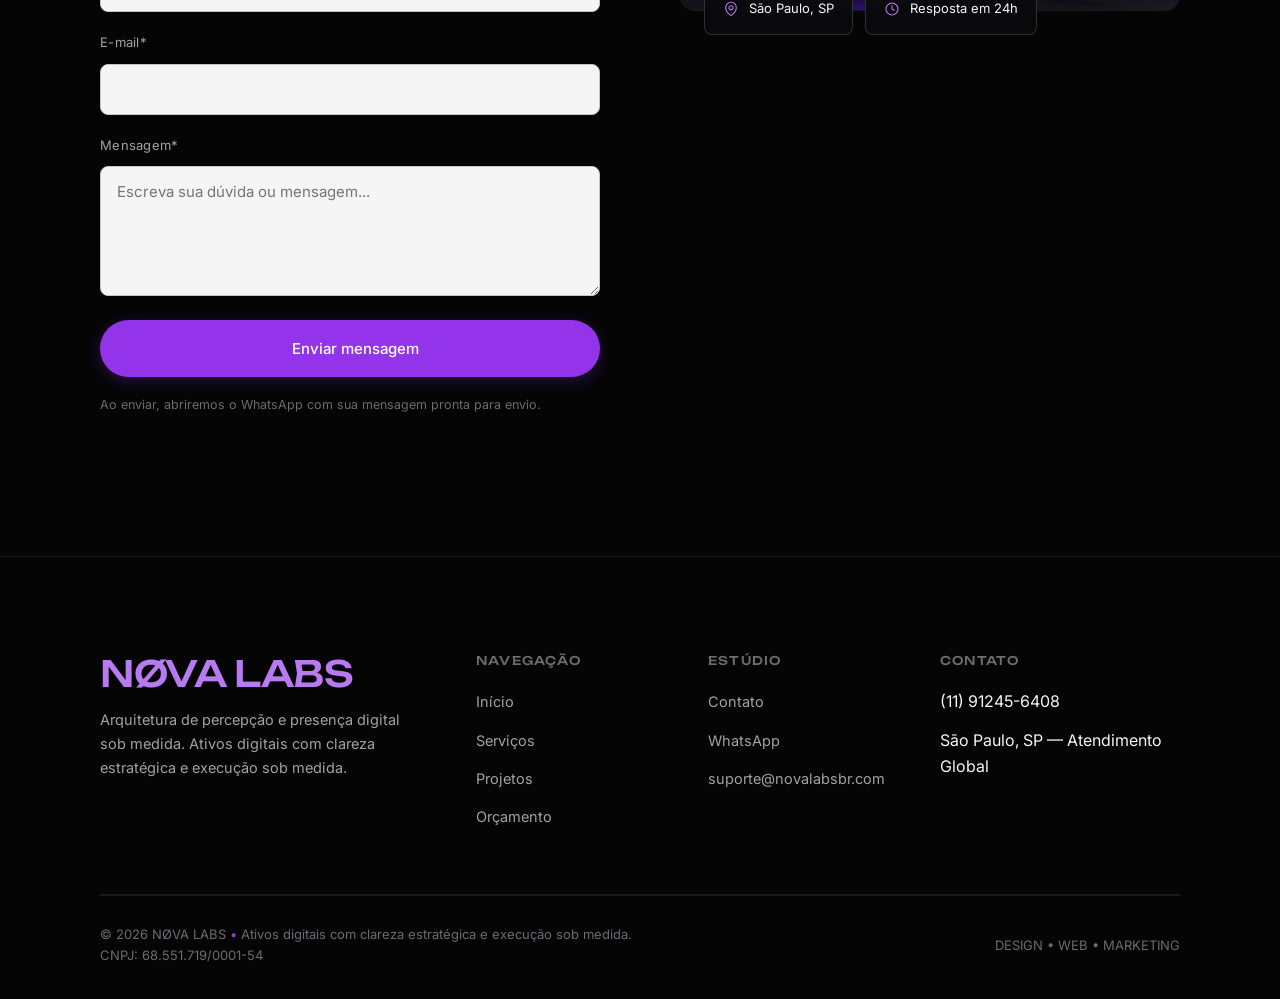
==== commit 5a48e4d6: "Add clean URLs (.htaccess) and fix broken SVG in contato.html - Add .htaccess so /servicos, /projeto" ====
--- a/contato.html
+++ b/contato.html
@@ -28,18 +28,18 @@
   <a href="#main" class="skip-link">Pular para o conteúdo</a>
   <header class="site-header" data-header>
     <div class="container">
-      <a href="index.html" class="logo">NØVA<span>&nbsp;LABS</span></a>
+      <a href="/" class="logo">NØVA<span>&nbsp;LABS</span></a>
       <nav class="nav">
         <ul class="nav-links">
-          <li><a href="index.html" data-nav-link>Início</a></li>
-          <li><a href="servicos.html" data-nav-link>Serviços</a></li>
-          <li><a href="projetos.html" data-nav-link>Projetos</a></li>
-          <li><a href="orcamento.html" data-nav-link>Orçamento</a></li>
-          <li><a href="contato.html" data-nav-link class="is-active">Contato</a></li>
+          <li><a href="/" data-nav-link>Início</a></li>
+          <li><a href="/servicos" data-nav-link>Serviços</a></li>
+          <li><a href="/projetos" data-nav-link>Projetos</a></li>
+          <li><a href="/orcamento" data-nav-link>Orçamento</a></li>
+          <li><a href="/contato" data-nav-link class="is-active">Contato</a></li>
         </ul>
         <div class="nav-cta">
-          <a href="contato.html" class="btn btn--secondary btn--sm">Contato</a>
-          <a href="orcamento.html" class="btn btn--primary btn--sm">Solicitar orçamento</a>
+          <a href="/contato" class="btn btn--secondary btn--sm">Contato</a>
+          <a href="/orcamento" class="btn btn--primary btn--sm">Solicitar orçamento</a>
         </div>
         <button class="menu-toggle" data-menu-toggle aria-label="Abrir menu" aria-expanded="false" aria-controls="mobile-nav">
           <svg viewBox="0 0 24 24" fill="none" stroke="currentColor" stroke-width="1.8" stroke-linecap="round"><line x1="3" y1="7" x2="21" y2="7"/><line x1="3" y1="12" x2="21" y2="12"/><line x1="3" y1="17" x2="21" y2="17"/></svg>
@@ -50,20 +50,20 @@
 
   <div class="mobile-nav" id="mobile-nav" data-mobile-nav>
     <div class="mobile-nav-top">
-      <a href="index.html" class="logo">NØVA<span>&nbsp;LABS</span></a>
+      <a href="/" class="logo">NØVA<span>&nbsp;LABS</span></a>
       <button class="menu-toggle" data-menu-close aria-label="Fechar menu">
         <svg viewBox="0 0 24 24" fill="none" stroke="currentColor" stroke-width="1.8" stroke-linecap="round"><line x1="5" y1="5" x2="19" y2="19"/><line x1="19" y1="5" x2="5" y2="19"/></svg>
       </button>
     </div>
     <div class="mobile-nav-links">
-      <a href="index.html" data-nav-link>Início</a>
-      <a href="servicos.html" data-nav-link>Serviços</a>
-      <a href="projetos.html" data-nav-link>Projetos</a>
-      <a href="orcamento.html" data-nav-link>Orçamento</a>
-      <a href="contato.html" data-nav-link class="is-active">Contato</a>
+      <a href="/" data-nav-link>Início</a>
+      <a href="/servicos" data-nav-link>Serviços</a>
+      <a href="/projetos" data-nav-link>Projetos</a>
+      <a href="/orcamento" data-nav-link>Orçamento</a>
+      <a href="/contato" data-nav-link class="is-active">Contato</a>
     </div>
     <div class="mobile-nav-foot">
-      <a href="orcamento.html" class="btn btn--primary">Solicitar orçamento</a>
+      <a href="/orcamento" class="btn btn--primary">Solicitar orçamento</a>
       <a href="#" data-wa class="btn btn--secondary">Falar no WhatsApp</a>
     </div>
   </div>
@@ -86,7 +86,7 @@
           <div class="spec-icon"><svg viewBox="0 0 24 24" fill="currentColor"><path d="M12.04 2C6.58 2 2.13 6.45 2.13 11.91c0 1.75.46 3.45 1.33 4.95L2.05 22l5.25-1.38a9.9 9.9 0 0 0 4.74 1.21h.01c5.46 0 9.9-4.45 9.9-9.9 0-2.65-1.03-5.14-2.9-7.01A9.86 9.86 0 0 0 12.04 2Zm5.8 14.1c-.24.68-1.4 1.32-1.93 1.4-.5.08-1.13.11-1.82-.12-.42-.13-.96-.31-1.65-.6-2.9-1.25-4.79-4.17-4.94-4.36-.14-.2-1.18-1.57-1.18-3 0-1.42.75-2.12 1.02-2.41.26-.29.57-.36.76-.36.19 0 .38 0 .55.01.18.01.41-.07.64.49.24.58.81 2 .88 2.14.07.15.12.32.02.51-.09.2-.14.32-.28.49-.14.17-.29.37-.42.5-.14.14-.28.29-.12.57.16.28.72 1.19 1.55 1.93 1.06.95 1.96 1.24 2.24 1.38.28.14.44.12.6-.07.16-.19.68-.79.87-1.06.18-.27.36-.22.6-.13.25.09 1.56.74 1.83.87.27.13.45.2.51.31.07.12.07.66-.17 1.33Z"/></svg></div>
           <h5>WhatsApp</h5>
           <p>Fale diretamente com a equipe e receba resposta rápida.</p>
-          <a href="#" class="info-link" data-wa>Iniciar conversa <line x1="5" y1="12" x2="19" y2="12"/><polyline points="12 5 19 12 12 19"/></svg></a>
+          <a href="#" class="info-link" data-wa>Iniciar conversa <svg viewBox="0 0 24 24" fill="none" stroke="currentColor" stroke-width="1.8" stroke-linecap="round" stroke-linejoin="round"><line x1="5" y1="12" x2="19" y2="12"/><polyline points="12 5 19 12 12 19"/></svg></a>
         </div>
         <div class="info-card">
           <div class="spec-icon"><svg viewBox="0 0 24 24" fill="none" stroke="currentColor" stroke-width="1.6" stroke-linecap="round" stroke-linejoin="round"><rect x="2" y="4" width="20" height="16" rx="2"/><path d="m2 7 10 6 10-6"/></svg></div>
@@ -111,7 +111,7 @@
         <div data-reveal>
           <span class="eyebrow">Envie uma mensagem</span>
           <h2 style="margin-top:18px;">Como podemos ajudar?</h2>
-          <p class="body-lg" style="margin-top:18px; max-width:420px;">Para orçamentos detalhados, prefira o formulário completo na página de <a href="orcamento.html" class="btn--ghost" style="display:inline;">Orçamento</a>. Para outras dúvidas, use o formulário ao lado.</p>
+          <p class="body-lg" style="margin-top:18px; max-width:420px;">Para orçamentos detalhados, prefira o formulário completo na página de <a href="/orcamento" class="btn--ghost" style="display:inline;">Orçamento</a>. Para outras dúvidas, use o formulário ao lado.</p>
 
           <form data-form="contact" novalidate style="margin-top:36px;">
             <div class="form-grid">
@@ -159,16 +159,16 @@
         <div class="footer-col">
           <h6>Navegação</h6>
           <ul>
-            <li><a href="index.html">Início</a></li>
-            <li><a href="servicos.html">Serviços</a></li>
-            <li><a href="projetos.html">Projetos</a></li>
-            <li><a href="orcamento.html">Orçamento</a></li>
+            <li><a href="/">Início</a></li>
+            <li><a href="/servicos">Serviços</a></li>
+            <li><a href="/projetos">Projetos</a></li>
+            <li><a href="/orcamento">Orçamento</a></li>
           </ul>
         </div>
         <div class="footer-col">
           <h6>Estúdio</h6>
           <ul>
-            <li><a href="contato.html">Contato</a></li>
+            <li><a href="/contato">Contato</a></li>
             <li><a href="#" data-wa>WhatsApp</a></li>
             <li><a href="mailto:suporte@novalabsbr.com" data-email>suporte@novalabsbr.com</a></li>
           </ul>
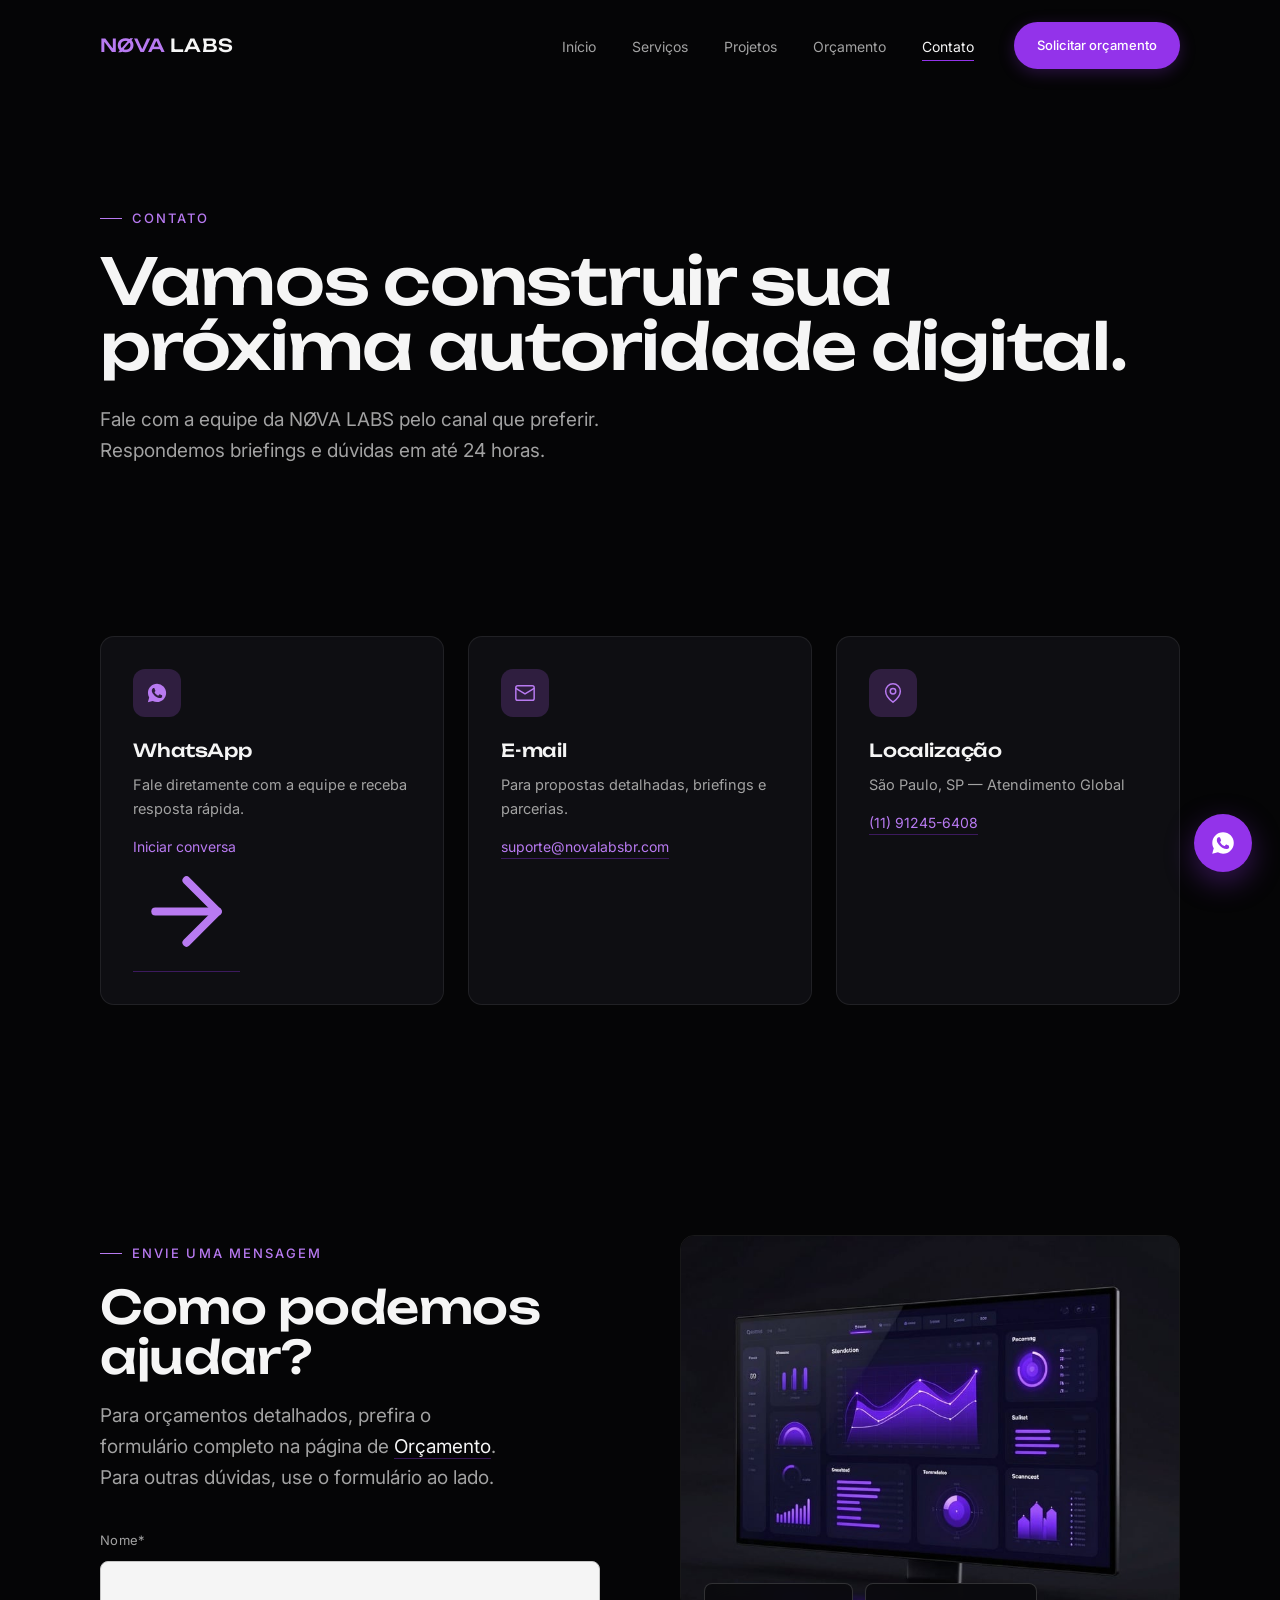
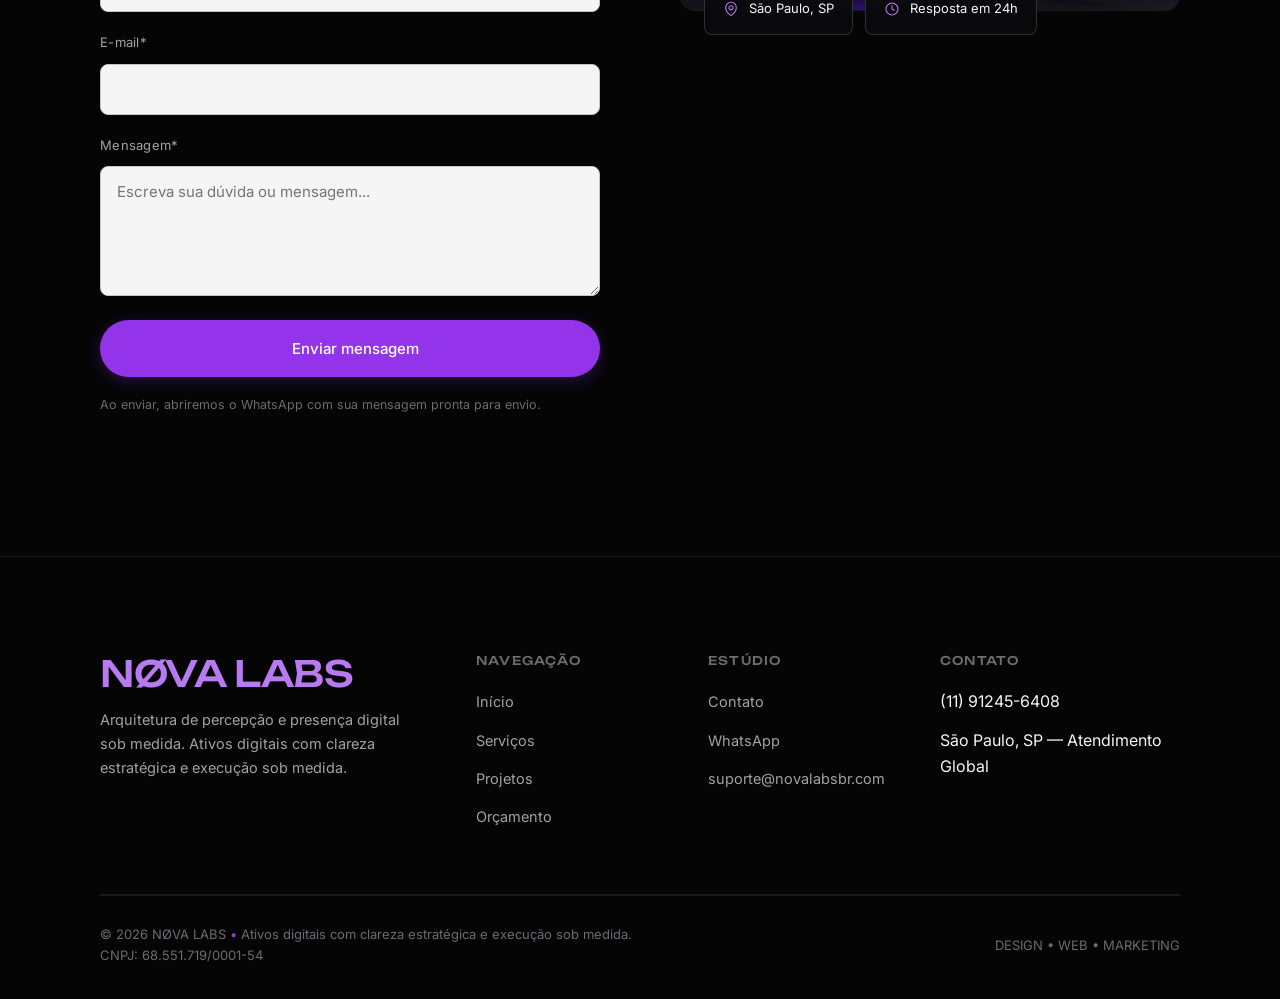
==== commit cb60527c: "Fix mobile menu on iOS Safari, remove Contato nav button, jump to briefing form Mobile menu fixes (j" ====
--- a/contato.html
+++ b/contato.html
@@ -3,7 +3,7 @@
 <head>
 <meta charset="UTF-8">
 <meta name="viewport" content="width=device-width, initial-scale=1.0">
-<script>document.documentElement.classList.add('js');</script>
+<script>document.documentElement.classList.add('js'); if ('scrollRestoration' in history) { history.scrollRestoration = 'manual'; }</script>
 <link rel="preconnect" href="https://fonts.googleapis.com">
 <link rel="preconnect" href="https://fonts.gstatic.com" crossorigin>
 <link href="https://fonts.googleapis.com/css2?family=Unbounded:wght@400;500;600;700&family=Inter:wght@400;500;600&display=swap" rel="stylesheet">
@@ -28,18 +28,17 @@
   <a href="#main" class="skip-link">Pular para o conteúdo</a>
   <header class="site-header" data-header>
     <div class="container">
-      <a href="/" class="logo">NØVA<span>&nbsp;LABS</span></a>
+      <a href="/inicio" class="logo">NØVA<span>&nbsp;LABS</span></a>
       <nav class="nav">
         <ul class="nav-links">
-          <li><a href="/" data-nav-link>Início</a></li>
+          <li><a href="/inicio" data-nav-link>Início</a></li>
           <li><a href="/servicos" data-nav-link>Serviços</a></li>
           <li><a href="/projetos" data-nav-link>Projetos</a></li>
           <li><a href="/orcamento" data-nav-link>Orçamento</a></li>
           <li><a href="/contato" data-nav-link class="is-active">Contato</a></li>
         </ul>
         <div class="nav-cta">
-          <a href="/contato" class="btn btn--secondary btn--sm">Contato</a>
-          <a href="/orcamento" class="btn btn--primary btn--sm">Solicitar orçamento</a>
+          <a href="/orcamento#briefing-do-projeto" class="btn btn--primary btn--sm">Solicitar orçamento</a>
         </div>
         <button class="menu-toggle" data-menu-toggle aria-label="Abrir menu" aria-expanded="false" aria-controls="mobile-nav">
           <svg viewBox="0 0 24 24" fill="none" stroke="currentColor" stroke-width="1.8" stroke-linecap="round"><line x1="3" y1="7" x2="21" y2="7"/><line x1="3" y1="12" x2="21" y2="12"/><line x1="3" y1="17" x2="21" y2="17"/></svg>
@@ -50,20 +49,20 @@
 
   <div class="mobile-nav" id="mobile-nav" data-mobile-nav>
     <div class="mobile-nav-top">
-      <a href="/" class="logo">NØVA<span>&nbsp;LABS</span></a>
+      <a href="/inicio" class="logo">NØVA<span>&nbsp;LABS</span></a>
       <button class="menu-toggle" data-menu-close aria-label="Fechar menu">
         <svg viewBox="0 0 24 24" fill="none" stroke="currentColor" stroke-width="1.8" stroke-linecap="round"><line x1="5" y1="5" x2="19" y2="19"/><line x1="19" y1="5" x2="5" y2="19"/></svg>
       </button>
     </div>
     <div class="mobile-nav-links">
-      <a href="/" data-nav-link>Início</a>
+      <a href="/inicio" data-nav-link>Início</a>
       <a href="/servicos" data-nav-link>Serviços</a>
       <a href="/projetos" data-nav-link>Projetos</a>
       <a href="/orcamento" data-nav-link>Orçamento</a>
       <a href="/contato" data-nav-link class="is-active">Contato</a>
     </div>
     <div class="mobile-nav-foot">
-      <a href="/orcamento" class="btn btn--primary">Solicitar orçamento</a>
+      <a href="/orcamento#briefing-do-projeto" class="btn btn--primary">Solicitar orçamento</a>
       <a href="#" data-wa class="btn btn--secondary">Falar no WhatsApp</a>
     </div>
   </div>
@@ -159,7 +158,7 @@
         <div class="footer-col">
           <h6>Navegação</h6>
           <ul>
-            <li><a href="/">Início</a></li>
+            <li><a href="/inicio">Início</a></li>
             <li><a href="/servicos">Serviços</a></li>
             <li><a href="/projetos">Projetos</a></li>
             <li><a href="/orcamento">Orçamento</a></li>
--- a/css/style.css
+++ b/css/style.css
@@ -282,13 +282,20 @@
   display: flex;
   flex-direction: column;
   padding: 22px var(--gutter) 40px;
+  overflow-y: auto;
+  -webkit-overflow-scrolling: touch;
   transform: translateY(-100%);
-  transition: transform .35s var(--ease);
   visibility: hidden;
+  /* Close: wait for the slide-up to finish before hiding (visibility
+     delay matches the transform duration). Open (below) overrides
+     this so visibility flips instantly and the slide-down is visible
+     from the very first frame. */
+  transition: transform .35s var(--ease), visibility 0s linear .35s;
 }
 .mobile-nav.is-open{
   transform: translateY(0);
   visibility: visible;
+  transition: transform .35s var(--ease), visibility 0s linear 0s;
 }
 .mobile-nav-top{
   display: flex;
--- a/css/responsive.css
+++ b/css/responsive.css
@@ -59,7 +59,6 @@
   .section-head{ margin-bottom: 44px; }
   .section-head--split{ flex-direction: column; align-items: flex-start; gap: 20px; }
 
-  .nav-cta .btn--secondary{ display: none; }
   .menu-toggle{ display: inline-flex; }
 
   .page-hero{ padding: 160px 0 60px; }
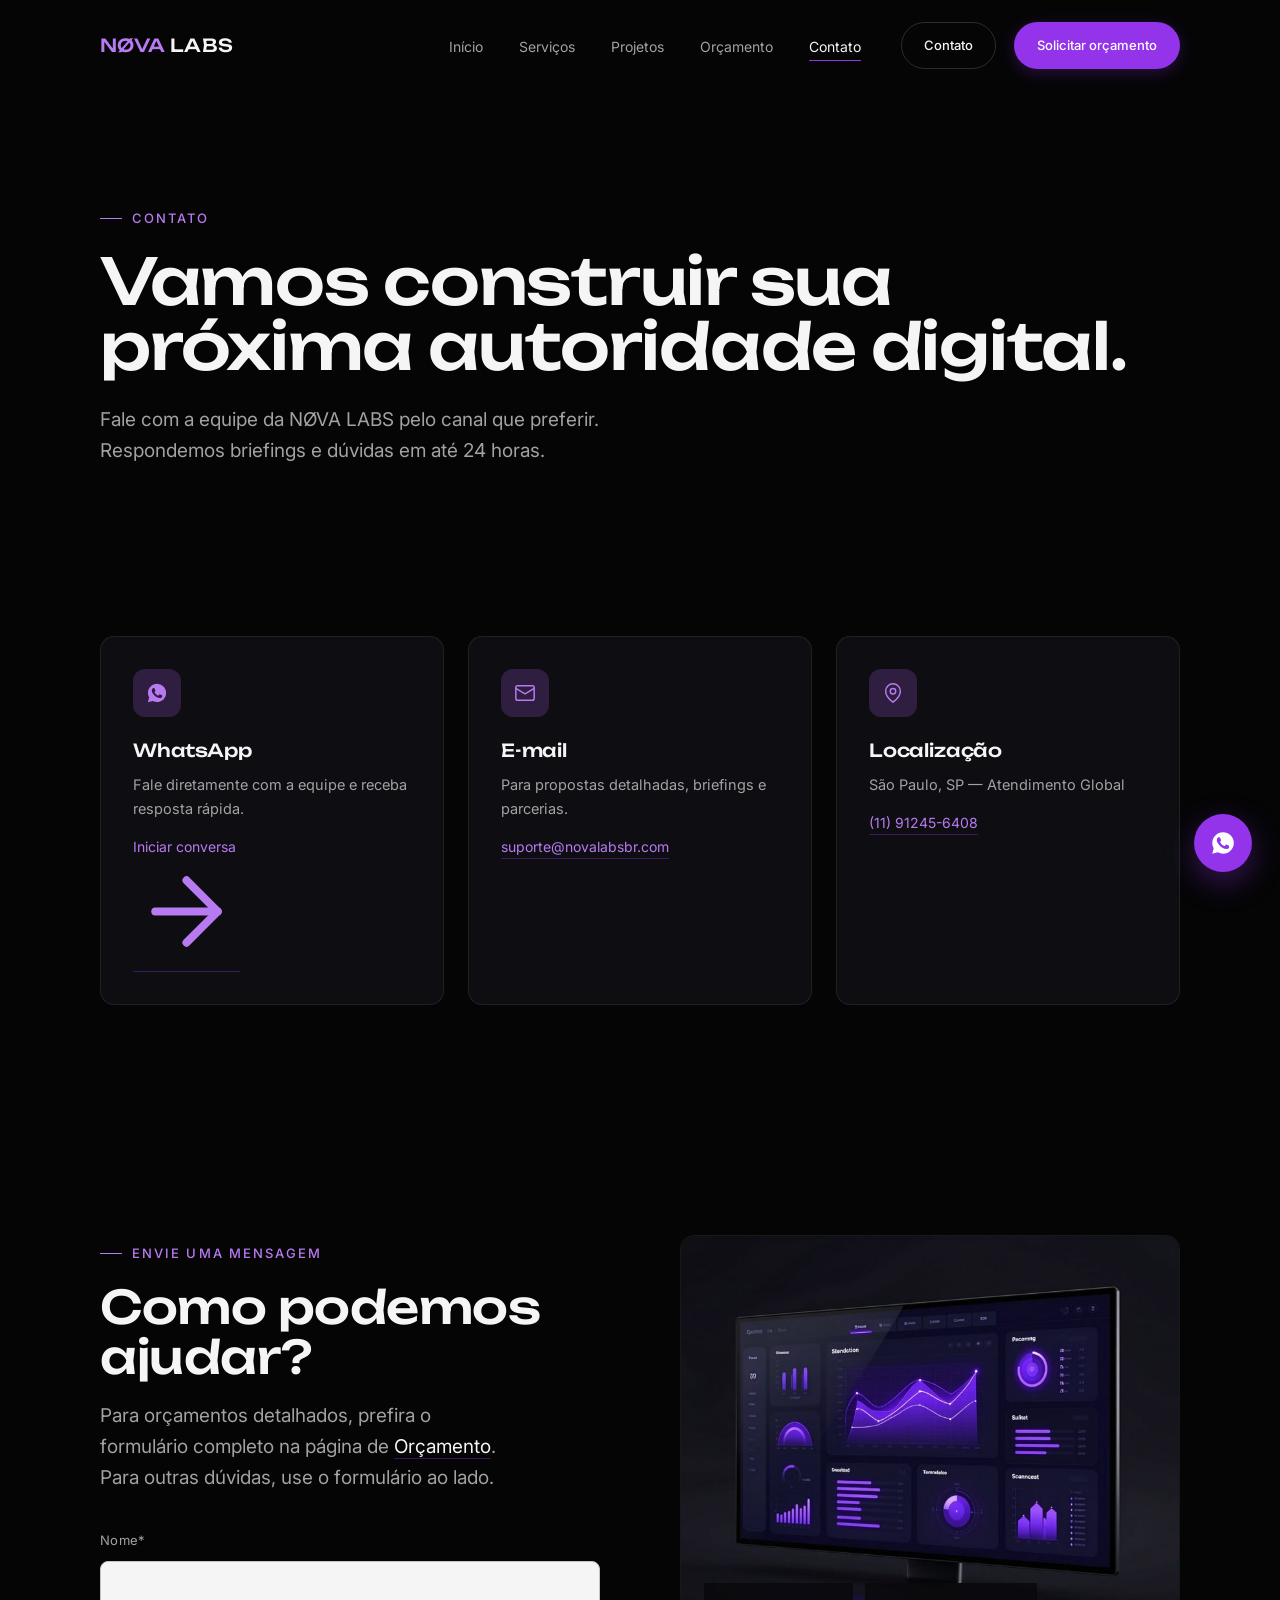
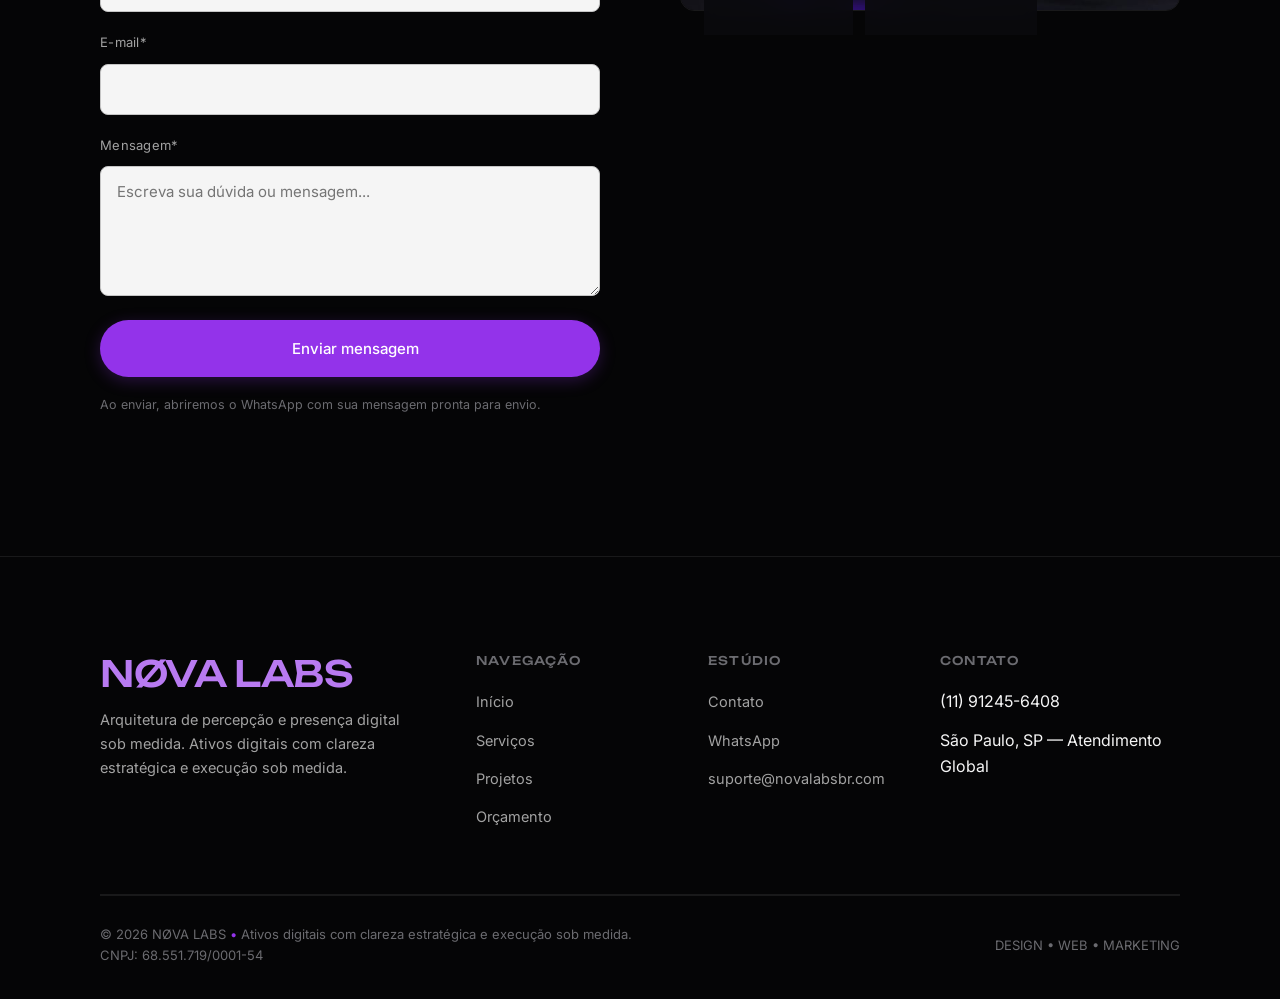
==== commit f9e4cd93: "Revert "Fix mobile menu on iOS Safari, remove Contato nav button, jump to briefing form" This revert" ====
--- a/contato.html
+++ b/contato.html
@@ -3,7 +3,7 @@
 <head>
 <meta charset="UTF-8">
 <meta name="viewport" content="width=device-width, initial-scale=1.0">
-<script>document.documentElement.classList.add('js'); if ('scrollRestoration' in history) { history.scrollRestoration = 'manual'; }</script>
+<script>document.documentElement.classList.add('js');</script>
 <link rel="preconnect" href="https://fonts.googleapis.com">
 <link rel="preconnect" href="https://fonts.gstatic.com" crossorigin>
 <link href="https://fonts.googleapis.com/css2?family=Unbounded:wght@400;500;600;700&family=Inter:wght@400;500;600&display=swap" rel="stylesheet">
@@ -38,7 +38,8 @@
           <li><a href="/contato" data-nav-link class="is-active">Contato</a></li>
         </ul>
         <div class="nav-cta">
-          <a href="/orcamento#briefing-do-projeto" class="btn btn--primary btn--sm">Solicitar orçamento</a>
+          <a href="/contato" class="btn btn--secondary btn--sm">Contato</a>
+          <a href="/orcamento" class="btn btn--primary btn--sm">Solicitar orçamento</a>
         </div>
         <button class="menu-toggle" data-menu-toggle aria-label="Abrir menu" aria-expanded="false" aria-controls="mobile-nav">
           <svg viewBox="0 0 24 24" fill="none" stroke="currentColor" stroke-width="1.8" stroke-linecap="round"><line x1="3" y1="7" x2="21" y2="7"/><line x1="3" y1="12" x2="21" y2="12"/><line x1="3" y1="17" x2="21" y2="17"/></svg>
@@ -62,7 +63,7 @@
       <a href="/contato" data-nav-link class="is-active">Contato</a>
     </div>
     <div class="mobile-nav-foot">
-      <a href="/orcamento#briefing-do-projeto" class="btn btn--primary">Solicitar orçamento</a>
+      <a href="/orcamento" class="btn btn--primary">Solicitar orçamento</a>
       <a href="#" data-wa class="btn btn--secondary">Falar no WhatsApp</a>
     </div>
   </div>
--- a/css/style.css
+++ b/css/style.css
@@ -282,20 +282,13 @@
   display: flex;
   flex-direction: column;
   padding: 22px var(--gutter) 40px;
-  overflow-y: auto;
-  -webkit-overflow-scrolling: touch;
   transform: translateY(-100%);
+  transition: transform .35s var(--ease);
   visibility: hidden;
-  /* Close: wait for the slide-up to finish before hiding (visibility
-     delay matches the transform duration). Open (below) overrides
-     this so visibility flips instantly and the slide-down is visible
-     from the very first frame. */
-  transition: transform .35s var(--ease), visibility 0s linear .35s;
 }
 .mobile-nav.is-open{
   transform: translateY(0);
   visibility: visible;
-  transition: transform .35s var(--ease), visibility 0s linear 0s;
 }
 .mobile-nav-top{
   display: flex;
--- a/css/responsive.css
+++ b/css/responsive.css
@@ -59,6 +59,7 @@
   .section-head{ margin-bottom: 44px; }
   .section-head--split{ flex-direction: column; align-items: flex-start; gap: 20px; }
 
+  .nav-cta .btn--secondary{ display: none; }
   .menu-toggle{ display: inline-flex; }
 
   .page-hero{ padding: 160px 0 60px; }
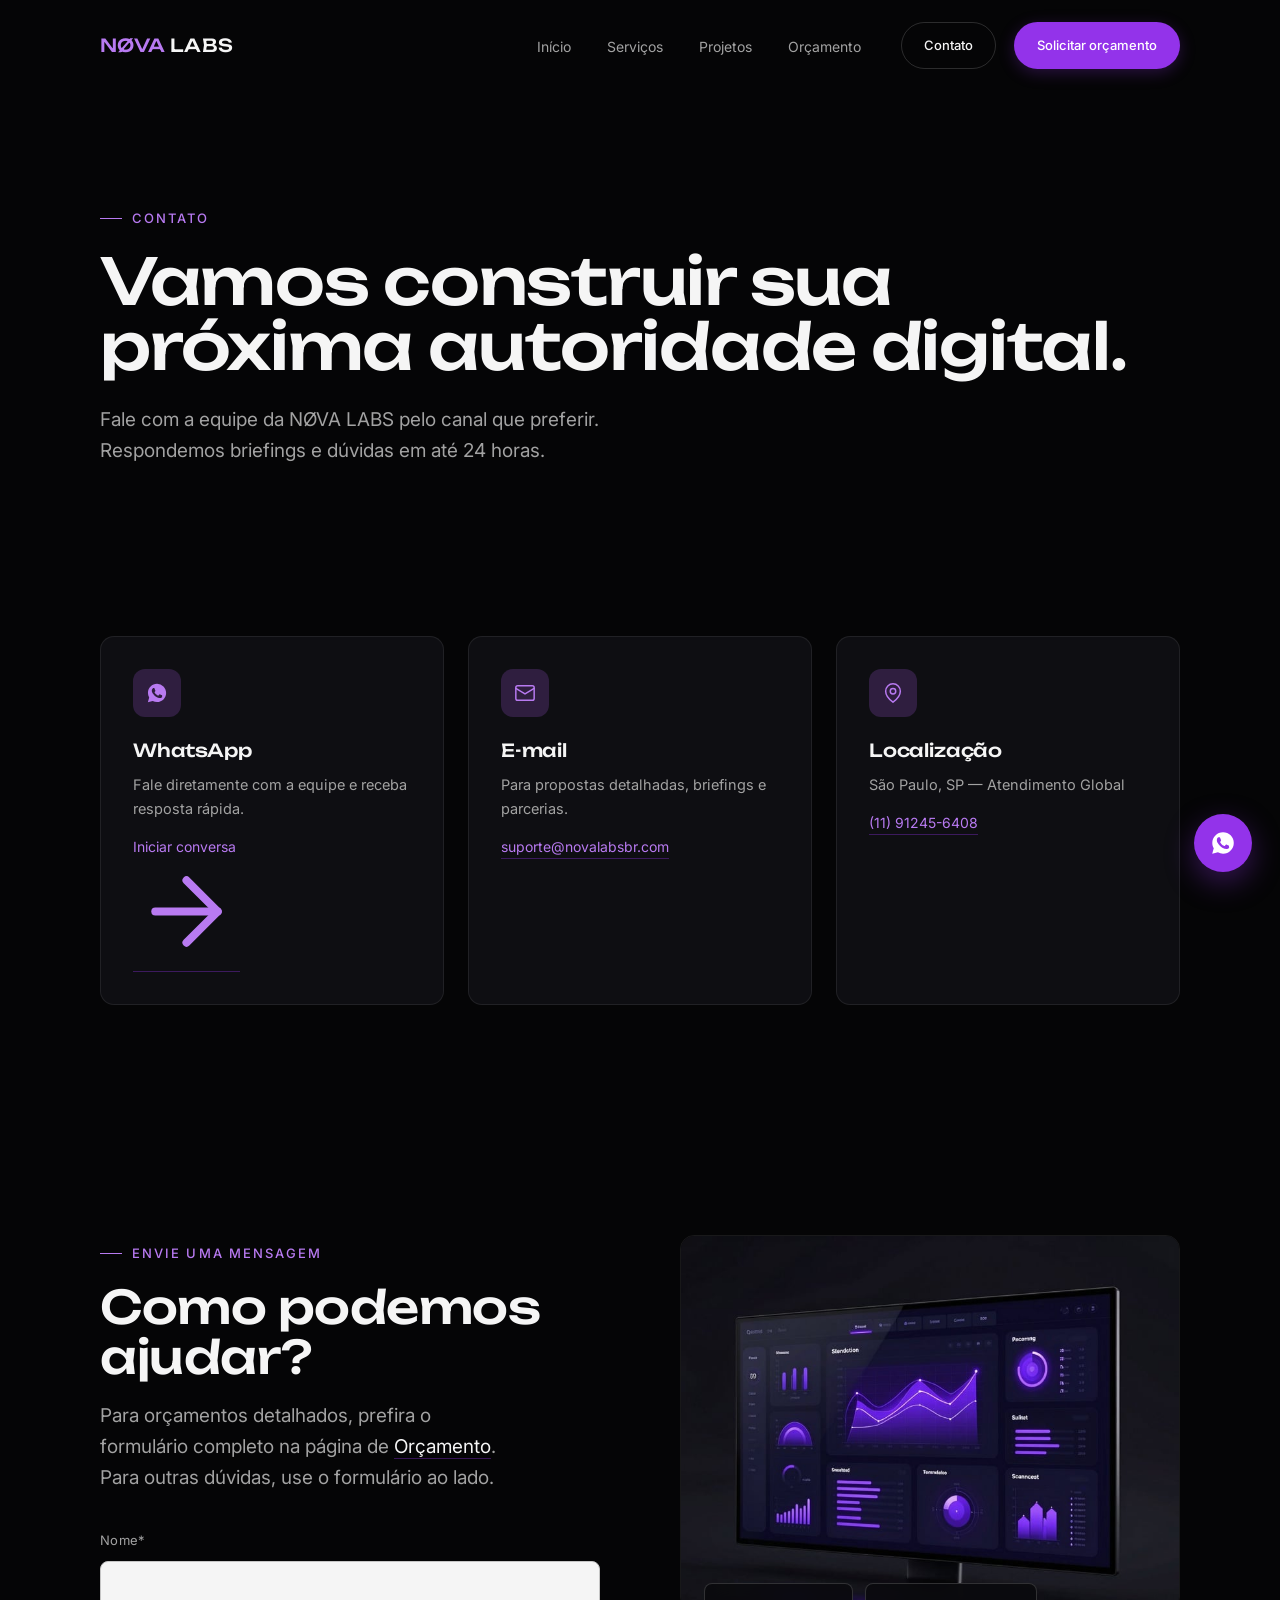
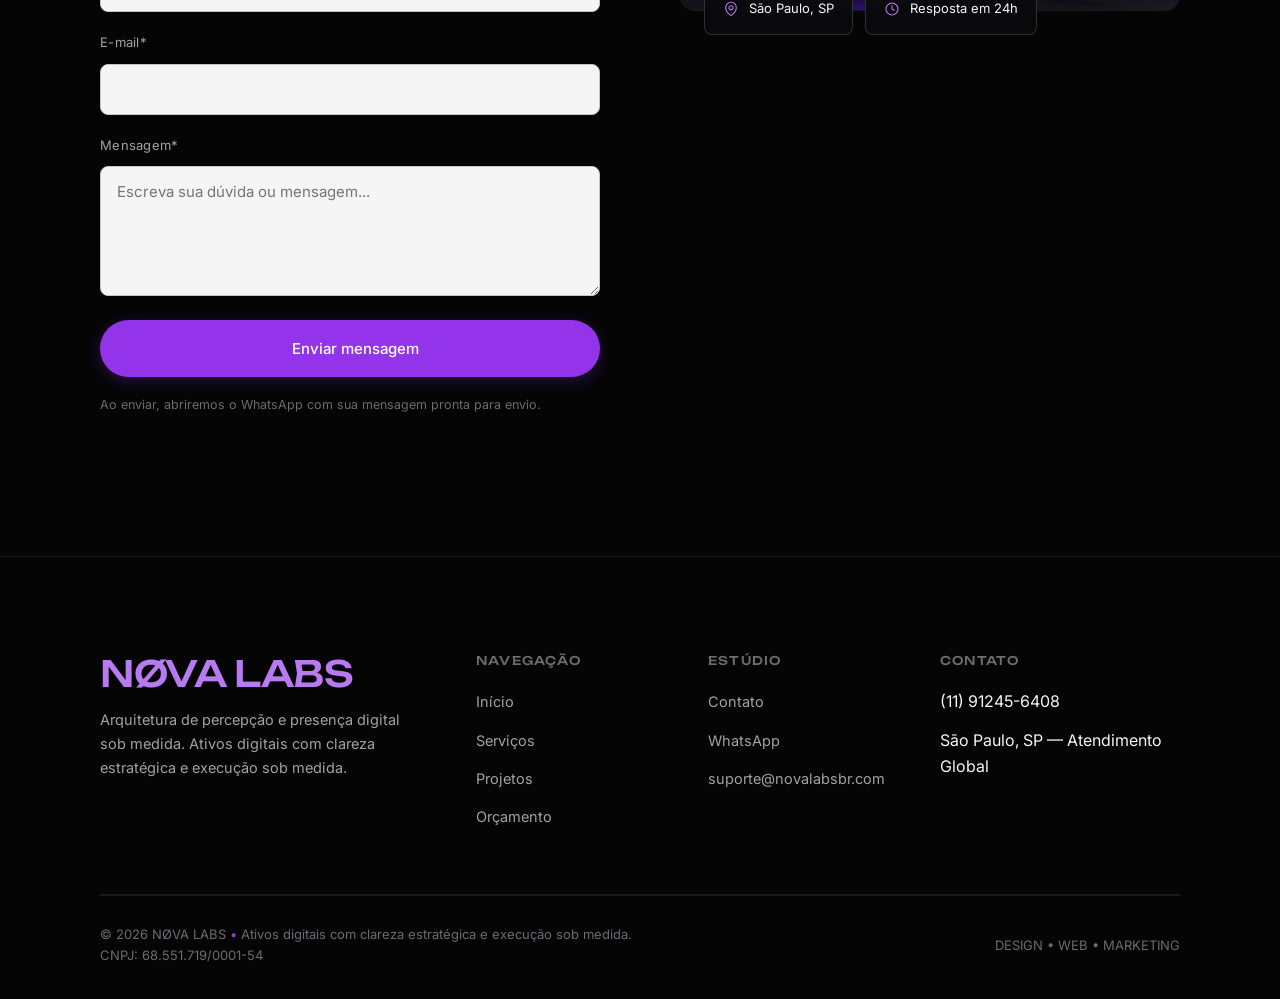
==== commit a765a6e3: "Remove duplicate 'Contato' text link from nav menu, keep the button The navbar had 'Contato' twice: " ====
--- a/contato.html
+++ b/contato.html
@@ -35,7 +35,6 @@
           <li><a href="/servicos" data-nav-link>Serviços</a></li>
           <li><a href="/projetos" data-nav-link>Projetos</a></li>
           <li><a href="/orcamento" data-nav-link>Orçamento</a></li>
-          <li><a href="/contato" data-nav-link class="is-active">Contato</a></li>
         </ul>
         <div class="nav-cta">
           <a href="/contato" class="btn btn--secondary btn--sm">Contato</a>
@@ -60,7 +59,6 @@
       <a href="/servicos" data-nav-link>Serviços</a>
       <a href="/projetos" data-nav-link>Projetos</a>
       <a href="/orcamento" data-nav-link>Orçamento</a>
-      <a href="/contato" data-nav-link class="is-active">Contato</a>
     </div>
     <div class="mobile-nav-foot">
       <a href="/orcamento" class="btn btn--primary">Solicitar orçamento</a>
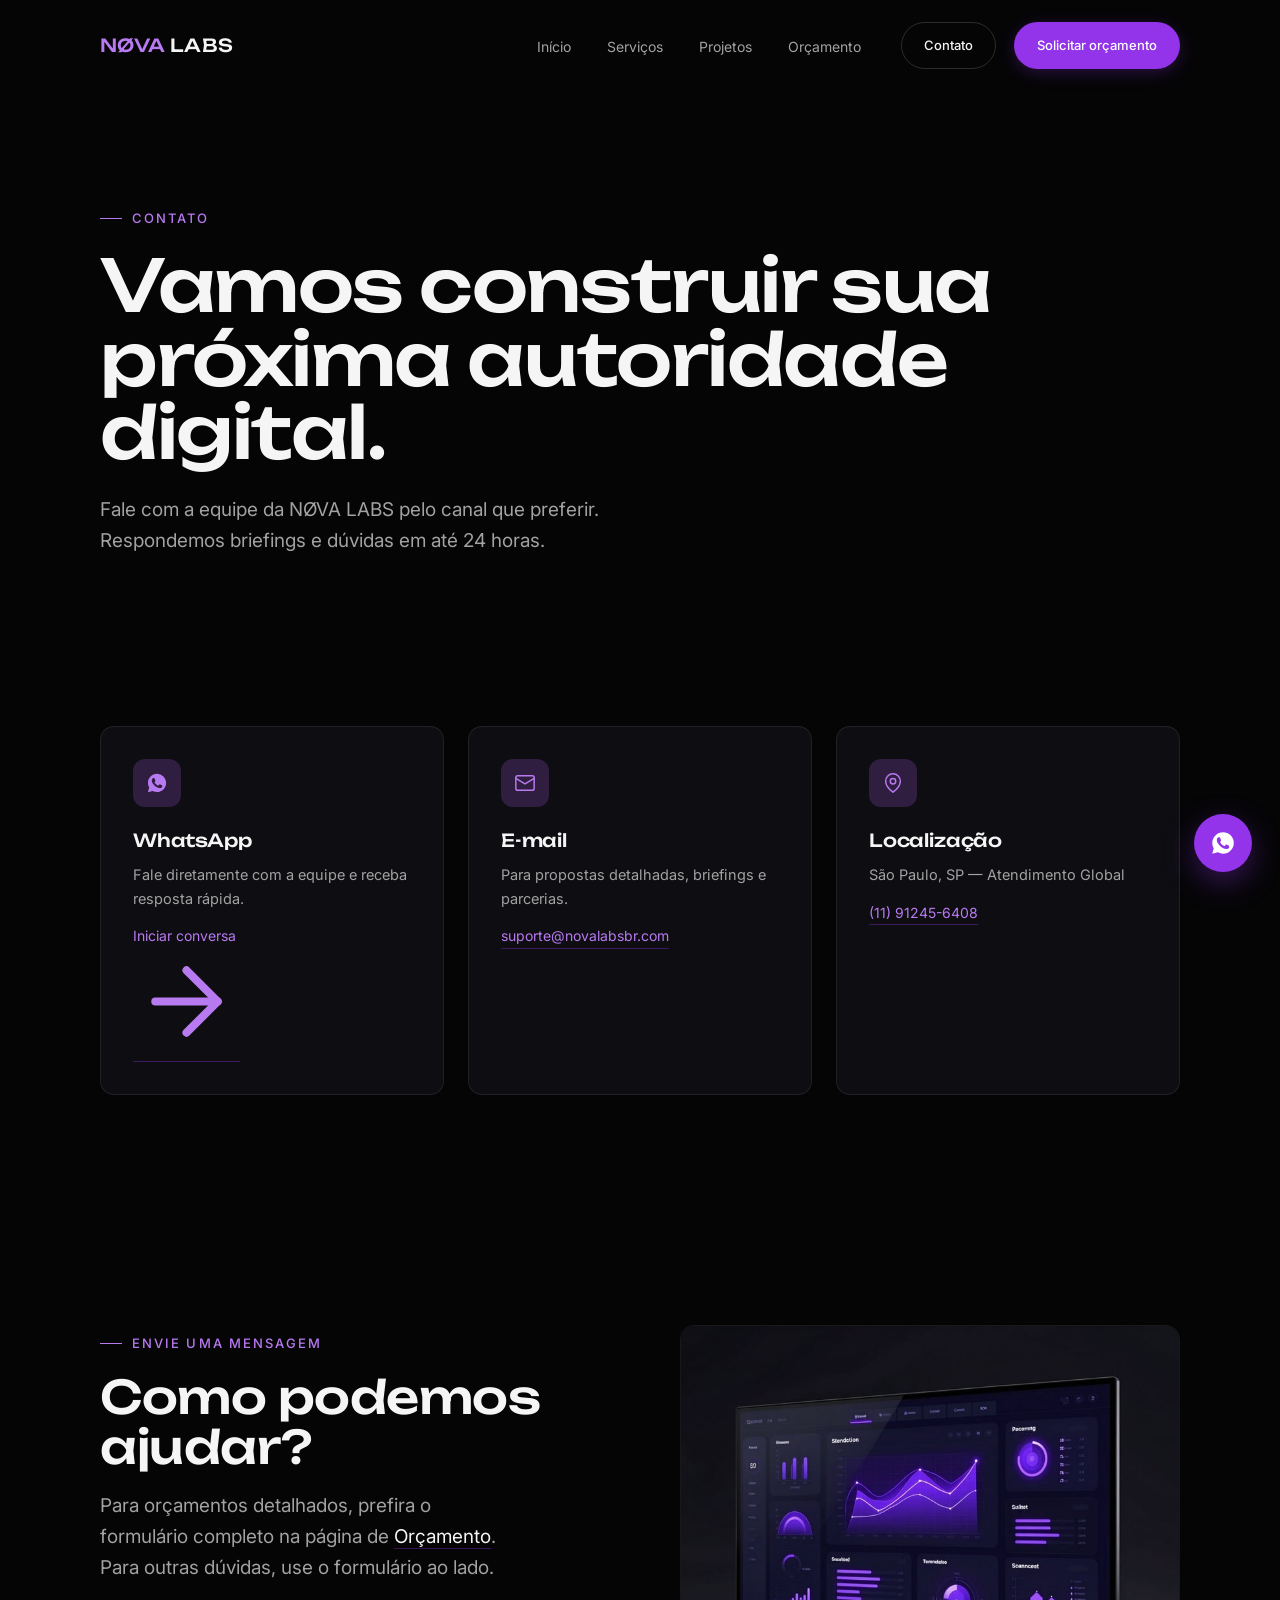
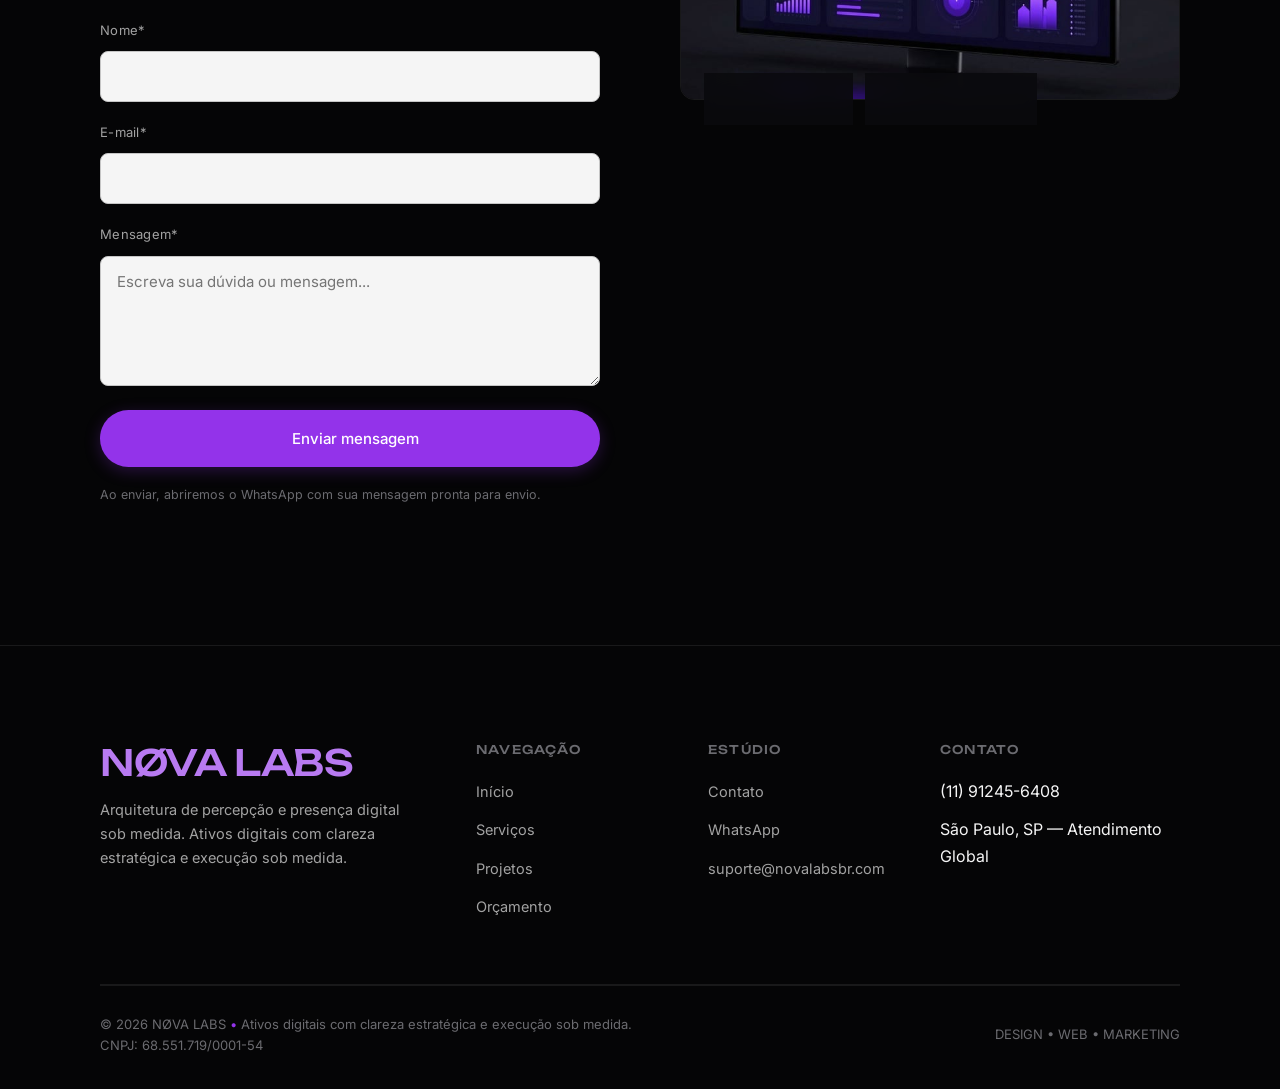
==== commit 314cd492: "Fix mobile zoom/layout bug on Serviços, Projetos and Contato pages Root cause (per user's screenshot" ====
--- a/contato.html
+++ b/contato.html
@@ -71,7 +71,7 @@
   <section class="page-hero page-hero--compact">
     <div class="container">
       <span class="eyebrow">Contato</span>
-      <h1 style="margin-top:20px; font-size:64px;">Vamos construir sua<br>próxima autoridade digital.</h1>
+      <h1 style="margin-top:20px;">Vamos construir sua<br>próxima autoridade digital.</h1>
       <p class="body-lg" style="max-width:560px; margin-top:24px;">Fale com a equipe da NØVA LABS pelo canal que preferir. Respondemos briefings e dúvidas em até 24 horas.</p>
     </div>
   </section>
--- a/css/style.css
+++ b/css/style.css
@@ -39,7 +39,19 @@
 
 /* --- Reset --- */
 *, *::before, *::after{ box-sizing: border-box; }
-html{ scroll-behavior: smooth; }
+html{
+  scroll-behavior: smooth;
+  /* Disable Chrome/Android's automatic font-boosting ("text
+     autosizing"). Without this, the browser can inflate heading text
+     on some pages (long headlines, certain column widths) well
+     beyond the CSS font-size, breaking layout — the fixed header's
+     hamburger button gets pushed out of view, text overflows the
+     viewport horizontally, etc. Manually pinch-zooming resets the
+     browser's internal calculation, which is why it looked "fixed"
+     after zooming. This makes rendering deterministic across pages. */
+  -webkit-text-size-adjust: 100%;
+  text-size-adjust: 100%;
+}
 body{
   margin: 0;
   background: var(--bg);
--- a/css/responsive.css
+++ b/css/responsive.css
@@ -62,6 +62,16 @@
   .nav-cta .btn--secondary{ display: none; }
   .menu-toggle{ display: inline-flex; }
 
+  /* Logo + CTA + hamburger were overflowing off-screen on narrower
+     phones (~320–375px), pushing the hamburger button past the
+     viewport edge and clipping it via body's overflow-x:hidden —
+     making the menu look like it had vanished. Tighten the gaps and
+     the primary button's padding specifically in this row. */
+  .site-header .container{ gap: 12px; }
+  .nav{ gap: 10px; }
+  .nav-cta{ gap: 10px; }
+  .nav-cta .btn--primary{ padding: 12px 18px; font-size: 13px; }
+
   .page-hero{ padding: 160px 0 60px; }
   .page-hero--compact{ padding: 150px 0 50px; }
 
@@ -93,6 +103,19 @@
   :root{ --gutter: 22px; }
   h1{ font-size: 38px; }
   h2{ font-size: 28px; }
+
+  /* The floating pill labels on split-media images (e.g. "Sites
+     Responsivos", "Alta Performance") were overflowing past the
+     right edge of the viewport on narrow phones since they overlap
+     the image via absolute positioning with a fixed left/right
+     inset. Below this width, drop them under the image in normal
+     flow instead — nothing to overflow. */
+  .split-tags{
+    position: static;
+    flex-wrap: wrap;
+    margin-top: 14px;
+  }
+  .split-media{ padding-bottom: 0; }
   .btn{ padding: 16px 24px; font-size: 14px; }
   .hero-meta{ gap: 20px 28px; }
   .stats-band{ grid-template-columns: 1fr; }
@@ -100,6 +123,9 @@
   .stat:first-child{ border-top: none; }
   .gallery-strip{ grid-template-columns: repeat(2, 1fr); gap: 10px; }
   .logo{ font-size: 16px; }
+  .site-header .container{ gap: 8px; }
+  .nav{ gap: 8px; }
+  .nav-cta .btn--primary{ padding: 11px 14px; font-size: 12.5px; }
 }
 
 /* ----- 375px: smallest supported ----- */
